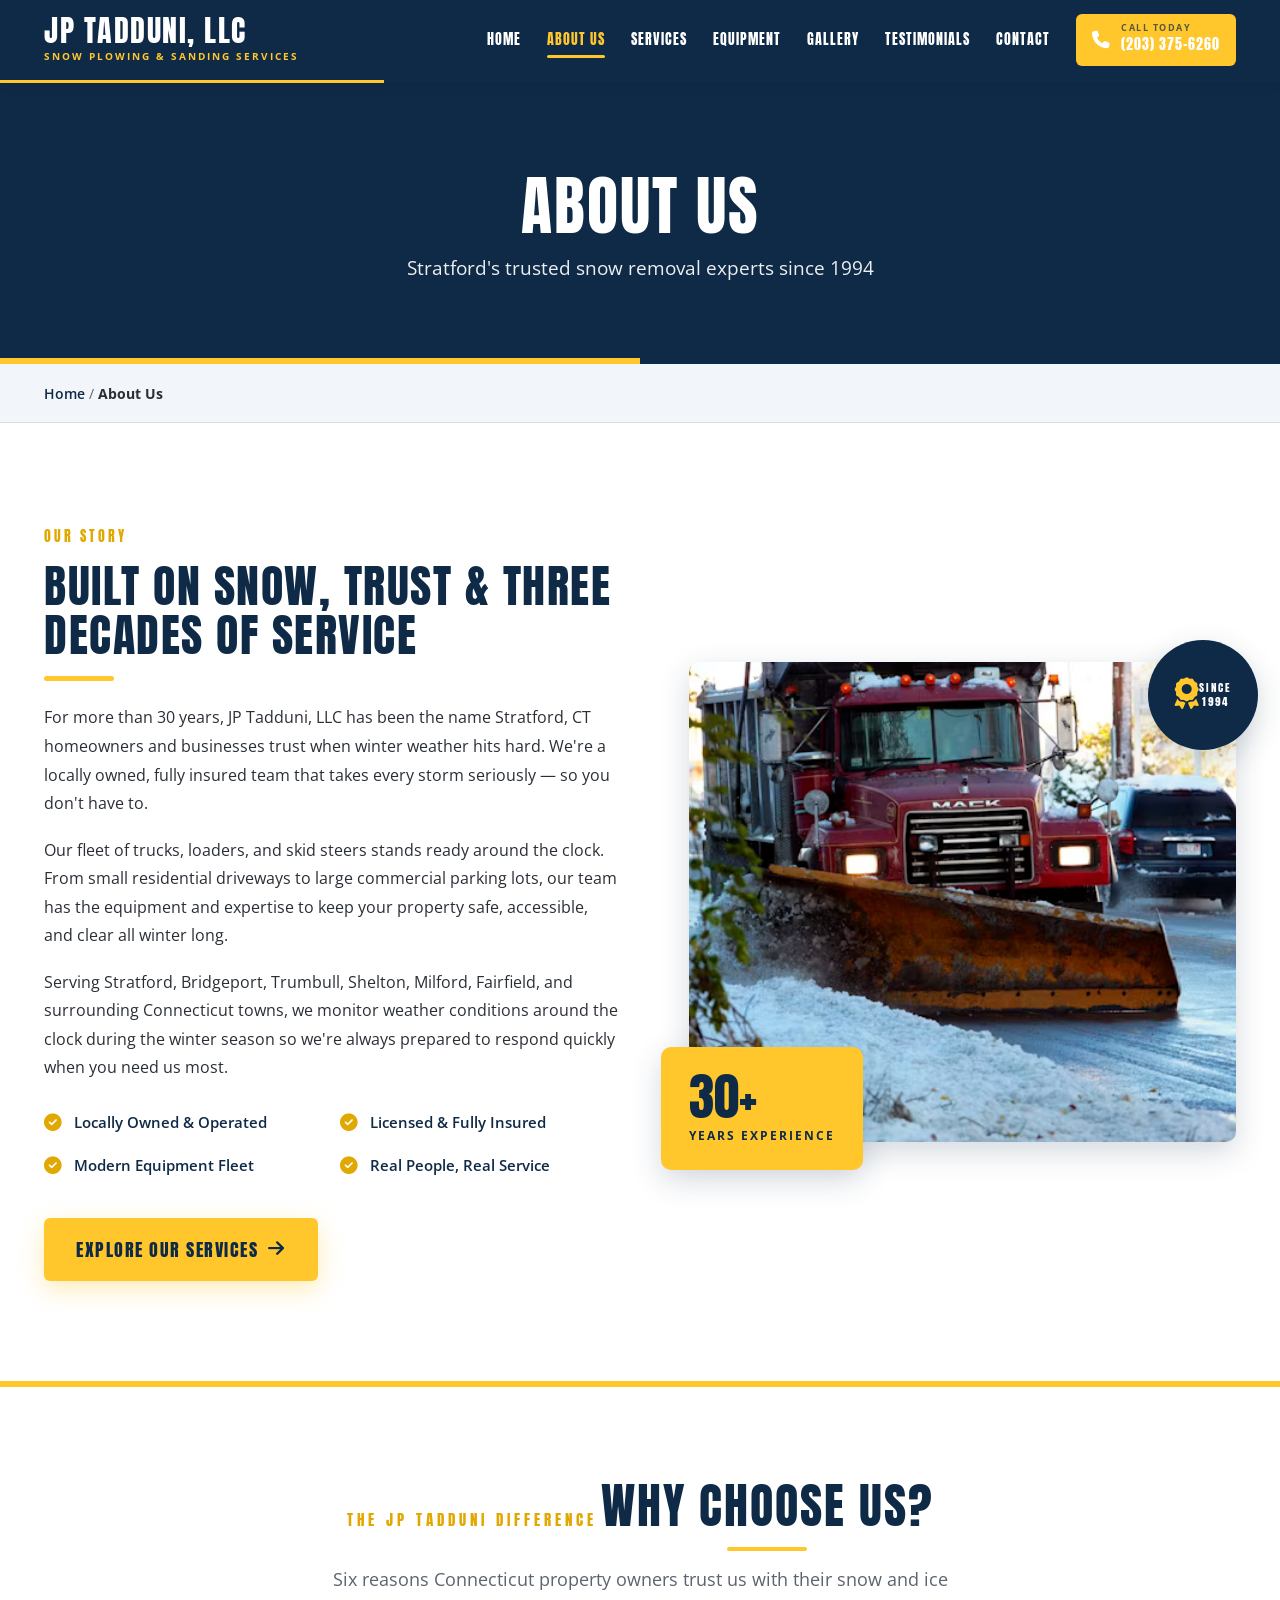
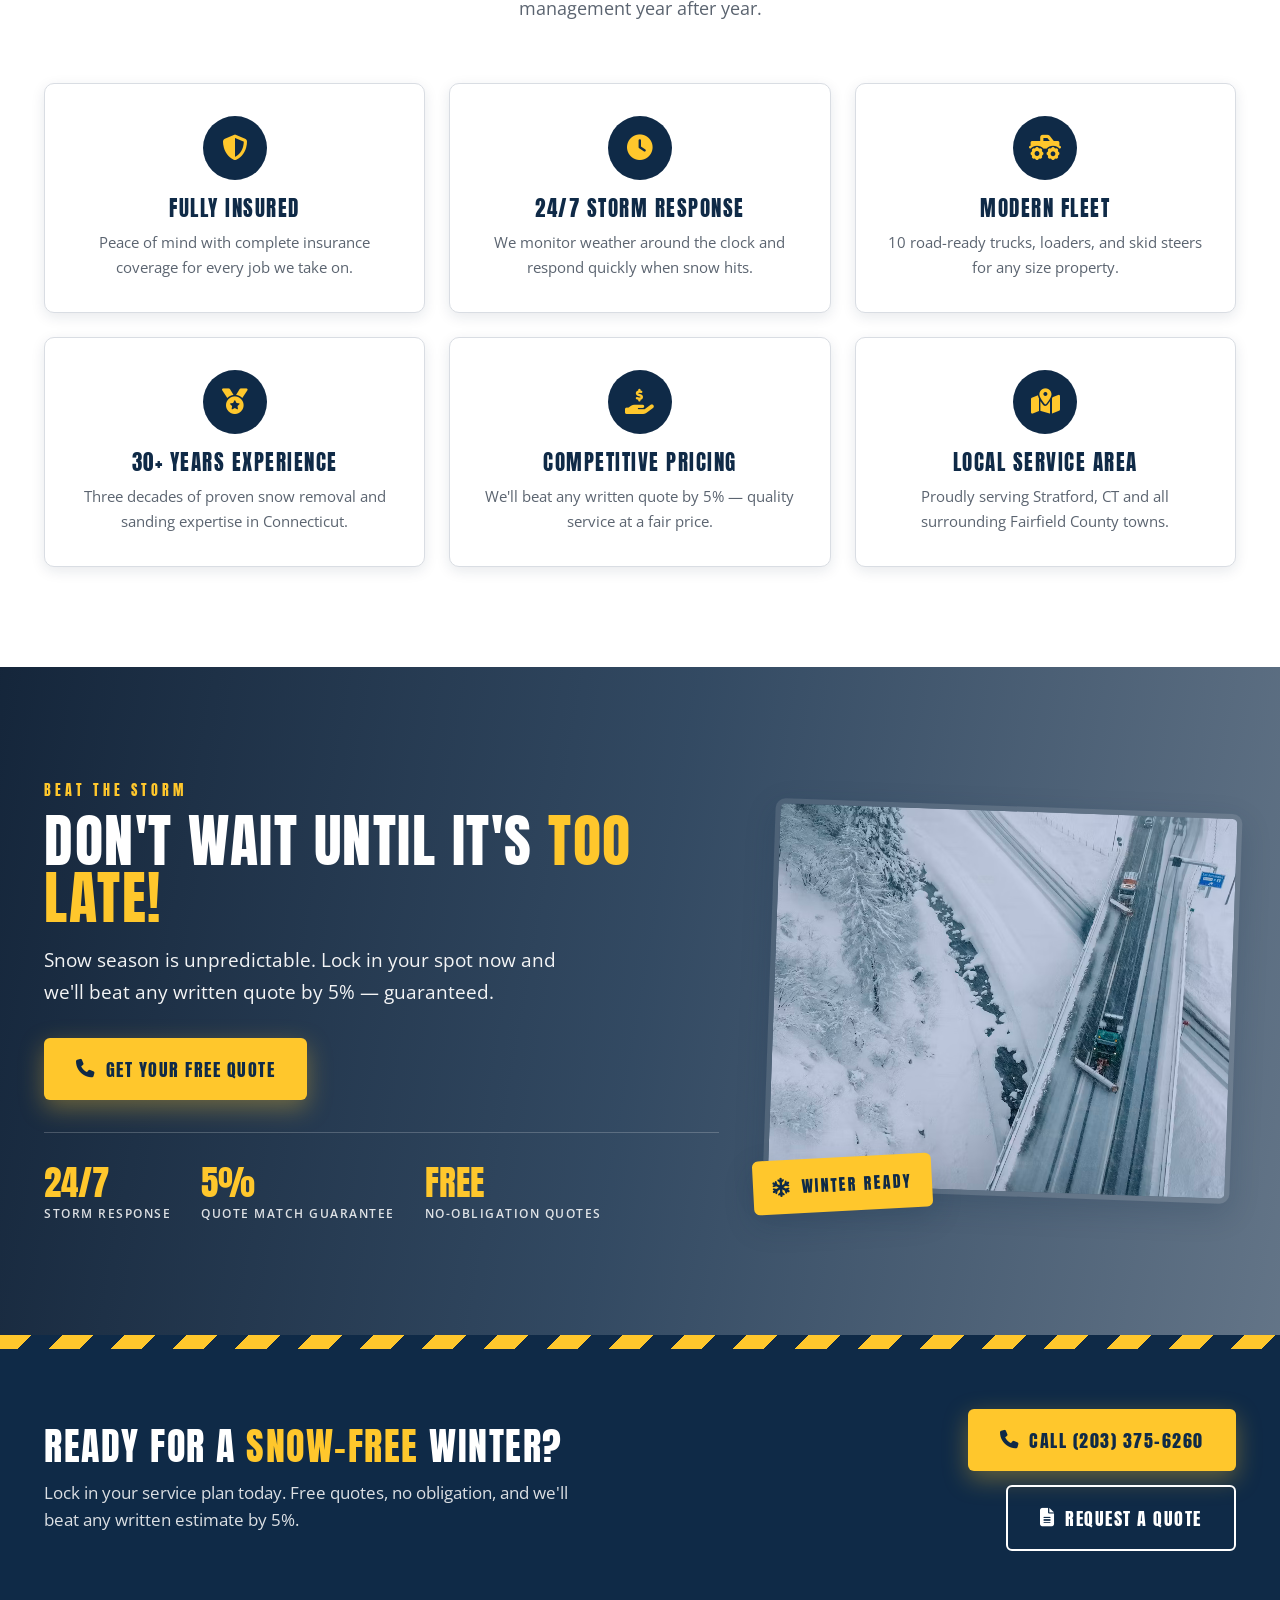
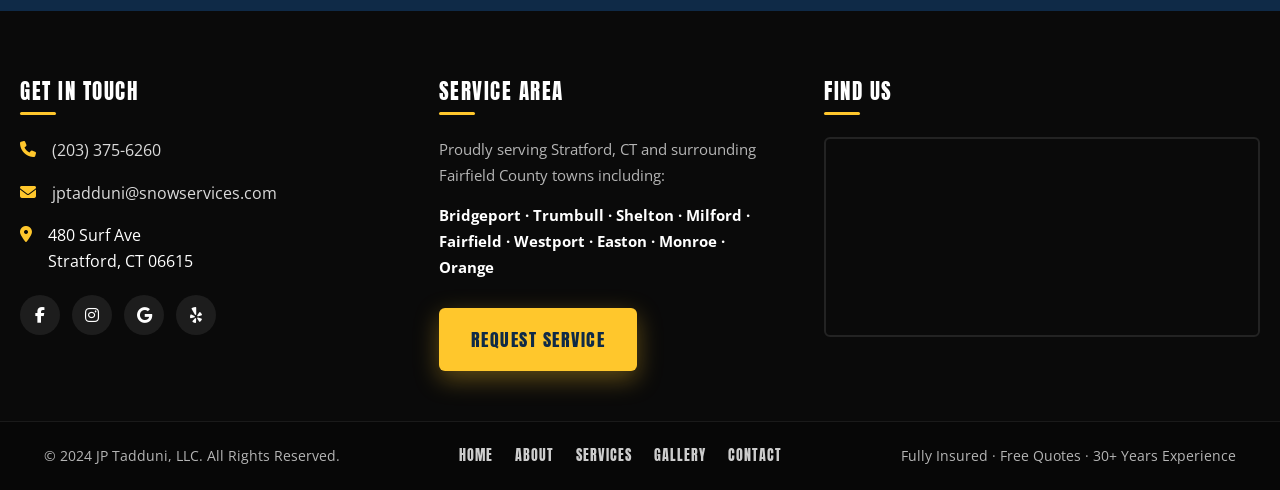
==== about.html @ 4c8cf303 "new" ====
<!DOCTYPE html>
<html lang="en">
<head>
  <meta charset="UTF-8" />
  <meta name="viewport" content="width=device-width, initial-scale=1.0" />
  <title>About Us | JP Tadduni, LLC Snow Plowing & Sanding Services</title>
  <meta name="description" content="Learn about JP Tadduni, LLC — over 30 years of snow plowing and sanding experience serving Stratford, CT and surrounding areas." />

  <link rel="preconnect" href="https://fonts.googleapis.com" />
  <link rel="preconnect" href="https://fonts.gstatic.com" crossorigin />
  <link href="https://fonts.googleapis.com/css2?family=Anton&family=Bebas+Neue&family=Open+Sans:wght@400;600;700&family=Roboto:wght@400;500;700&display=swap" rel="stylesheet" />
  <link rel="stylesheet" href="https://cdnjs.cloudflare.com/ajax/libs/font-awesome/6.4.0/css/all.min.css" />
  <link rel="stylesheet" href="css/style.css" />
</head>
<body>

  <!-- Header -->
  <header class="header">
    <div class="container header-inner">
      <a href="index.html" class="logo">
        <span class="logo-name">JP TADDUNI, LLC</span>
        <span class="logo-tagline">Snow Plowing & Sanding Services</span>
      </a>

      <nav class="nav-desktop">
        <a href="index.html">Home</a>
        <a href="about.html">About Us</a>
        <a href="services.html">Services</a>
        <a href="equipment.html">Equipment</a>
        <a href="gallery.html">Gallery</a>
        <a href="testimonials.html">Testimonials</a>
        <a href="contact.html">Contact</a>
        <a href="tel:2033756260" class="nav-cta">
          <i class="fas fa-phone"></i>
          <div>
            <small>Call Today</small>
            <span>(203) 375-6260</span>
          </div>
        </a>
      </nav>

      <button class="mobile-menu-btn" aria-label="Toggle menu">
        <i class="fas fa-bars"></i>
      </button>
    </div>

    <nav class="mobile-nav">
      <a href="index.html">Home</a>
      <a href="about.html">About Us</a>
      <a href="services.html">Services</a>
      <a href="equipment.html">Equipment</a>
      <a href="gallery.html">Gallery</a>
      <a href="testimonials.html">Testimonials</a>
      <a href="contact.html">Contact</a>
      <a href="tel:2033756260" class="nav-cta">
        <i class="fas fa-phone"></i>
        <div>
          <small>Call Today</small>
          <span>(203) 375-6260</span>
        </div>
      </a>
    </nav>
  </header>

  <!-- Page Header -->
  <section class="page-header">
    <div class="container">
      <h1>About Us</h1>
      <p>Stratford's trusted snow removal experts since 1994</p>
    </div>
  </section>

  <!-- Breadcrumbs -->
  <div class="breadcrumbs">
    <div class="container">
      <span><a href="index.html">Home</a> / <span class="current">About Us</span></span>
    </div>
  </div>

  <!-- About Content -->
  <section class="about">
    <div class="container about-inner">
      <div class="about-content">
        <span class="eyebrow">Our Story</span>
        <h2>BUILT ON SNOW, TRUST &amp; THREE DECADES OF SERVICE</h2>
        <p>For more than 30 years, JP Tadduni, LLC has been the name Stratford, CT homeowners and businesses trust when winter weather hits hard. We're a locally owned, fully insured team that takes every storm seriously — so you don't have to.</p>
        <p>Our fleet of trucks, loaders, and skid steers stands ready around the clock. From small residential driveways to large commercial parking lots, our team has the equipment and expertise to keep your property safe, accessible, and clear all winter long.</p>
        <p>Serving Stratford, Bridgeport, Trumbull, Shelton, Milford, Fairfield, and surrounding Connecticut towns, we monitor weather conditions around the clock during the winter season so we're always prepared to respond quickly when you need us most.</p>
        <div class="about-features">
          <div class="about-feature"><i class="fas fa-check-circle"></i><span>Locally Owned & Operated</span></div>
          <div class="about-feature"><i class="fas fa-check-circle"></i><span>Licensed & Fully Insured</span></div>
          <div class="about-feature"><i class="fas fa-check-circle"></i><span>Modern Equipment Fleet</span></div>
          <div class="about-feature"><i class="fas fa-check-circle"></i><span>Real People, Real Service</span></div>
        </div>
        <a href="services.html" class="btn btn-primary">Explore Our Services <i class="fas fa-arrow-right"></i></a>
      </div>
      <div class="about-image">
        <div class="about-image-accent">
          <i class="fas fa-award"></i>
          <span>Since<br>1994</span>
        </div>
        <div class="about-image-main">
          <img src="assets/images/about%20us%20image.png" alt="JP Tadduni team clearing snow in Connecticut" />
        </div>
        <div class="about-image-badge">
          <span class="num">30+</span>
          <span class="lbl">Years Experience</span>
        </div>
      </div>
    </div>
  </section>

  <!-- Values -->
  <section class="services" style="background: var(--white);">
    <div class="container">
      <div class="section-header">
        <span class="eyebrow">The JP Tadduni Difference</span>
        <h2>Why Choose Us?</h2>
        <p>Six reasons Connecticut property owners trust us with their snow and ice management year after year.</p>
      </div>

      <div class="values-grid">
        <div class="value-card">
          <div class="icon-wrap"><i class="fas fa-shield-alt"></i></div>
          <h3>Fully Insured</h3>
          <p>Peace of mind with complete insurance coverage for every job we take on.</p>
        </div>
        <div class="value-card">
          <div class="icon-wrap"><i class="fas fa-clock"></i></div>
          <h3>24/7 Storm Response</h3>
          <p>We monitor weather around the clock and respond quickly when snow hits.</p>
        </div>
        <div class="value-card">
          <div class="icon-wrap"><i class="fas fa-truck-monster"></i></div>
          <h3>Modern Fleet</h3>
          <p>10 road-ready trucks, loaders, and skid steers for any size property.</p>
        </div>
        <div class="value-card">
          <div class="icon-wrap"><i class="fas fa-medal"></i></div>
          <h3>30+ Years Experience</h3>
          <p>Three decades of proven snow removal and sanding expertise in Connecticut.</p>
        </div>
        <div class="value-card">
          <div class="icon-wrap"><i class="fas fa-hand-holding-usd"></i></div>
          <h3>Competitive Pricing</h3>
          <p>We'll beat any written quote by 5% — quality service at a fair price.</p>
        </div>
        <div class="value-card">
          <div class="icon-wrap"><i class="fas fa-map-marked-alt"></i></div>
          <h3>Local Service Area</h3>
          <p>Proudly serving Stratford, CT and all surrounding Fairfield County towns.</p>
        </div>
      </div>
    </div>
  </section>

  <!-- CTA Banner -->
  <section class="cta-banner">
    <div class="container cta-inner">
      <div class="cta-content">
        <span class="eyebrow">Beat The Storm</span>
        <h2>DON'T WAIT UNTIL IT'S <span class="accent">TOO LATE!</span></h2>
        <p>Snow season is unpredictable. Lock in your spot now and we'll beat any written quote by 5% — guaranteed.</p>
        <a href="tel:2033756260" class="btn btn-primary">
          <i class="fas fa-phone"></i>
          Get Your Free Quote
        </a>
        <div class="cta-stats">
          <div class="cta-stat">
            <div class="num">24/7</div>
            <span class="lbl">Storm Response</span>
          </div>
          <div class="cta-stat">
            <div class="num">5%</div>
            <span class="lbl">Quote Match Guarantee</span>
          </div>
          <div class="cta-stat">
            <div class="num">FREE</div>
            <span class="lbl">No-Obligation Quotes</span>
          </div>
        </div>
      </div>
      <div class="cta-image">
        <div class="cta-image-main">
          <img src="assets/images/multiple%20trucks%20snow%20highway.png" alt="Fleet of snow plow trucks" />
        </div>
        <div class="cta-image-tag">
          <i class="fas fa-snowflake"></i>
          Winter Ready
        </div>
      </div>
    </div>
  </section>

  <!-- Footer -->
  <footer class="footer">
    <div class="footer-cta">
      <div class="container footer-cta-inner">
        <div>
          <h3>READY FOR A <span class="accent">SNOW-FREE</span> WINTER?</h3>
          <p>Lock in your service plan today. Free quotes, no obligation, and we'll beat any written estimate by 5%.</p>
        </div>
        <div class="footer-cta-actions">
          <a href="tel:2033756260" class="btn btn-primary"><i class="fas fa-phone"></i> Call (203) 375-6260</a>
          <a href="contact.html" class="btn btn-secondary"><i class="fas fa-file-lines"></i> Request a Quote</a>
        </div>
      </div>
    </div>

    <div class="container footer-main">
      <div class="footer-column">
        <h4>Get In Touch</h4>
        <div class="contact-item">
          <i class="fas fa-phone"></i>
          <div><a href="tel:2033756260">(203) 375-6260</a></div>
        </div>
        <div class="contact-item">
          <i class="fas fa-envelope"></i>
          <div><a href="mailto:jptadduni@snowservices.com">jptadduni@snowservices.com</a></div>
        </div>
        <div class="contact-item">
          <i class="fas fa-map-marker-alt"></i>
          <div>480 Surf Ave<br>Stratford, CT 06615</div>
        </div>
        <div class="footer-social">
          <a href="#" aria-label="Facebook"><i class="fab fa-facebook-f"></i></a>
          <a href="#" aria-label="Instagram"><i class="fab fa-instagram"></i></a>
          <a href="#" aria-label="Google"><i class="fab fa-google"></i></a>
          <a href="#" aria-label="Yelp"><i class="fab fa-yelp"></i></a>
        </div>
      </div>

      <div class="footer-column">
        <h4>Service Area</h4>
        <p>Proudly serving Stratford, CT and surrounding Fairfield County towns including:</p>
        <p><strong style="color: var(--white);">Bridgeport · Trumbull · Shelton · Milford · Fairfield · Westport · Easton · Monroe · Orange</strong></p>
        <a href="contact.html" class="btn btn-primary">Request Service</a>
      </div>

      <div class="footer-column">
        <h4>Find Us</h4>
        <div class="footer-map">
          <iframe src="https://www.google.com/maps/embed?pb=!1m18!1m12!1m3!1d3021.8571065055994!2d-73.13359568459418!3d41.20094657928213!2m3!1f0!2f0!3f0!3m2!1i1024!2i768!4f13.1!3m3!1m2!1s0x89e80f8b8b8b8b8b%3A0x8b8b8b8b8b8b8b8b!2sStratford%2C%20CT!5e0!3m2!1sen!2sus!4v1234567890" loading="lazy" title="JP Tadduni Service Area Map"></iframe>
        </div>
      </div>
    </div>

    <div class="footer-bottom">
      <div class="container footer-bottom-inner">
        <div>&copy; 2024 JP Tadduni, LLC. All Rights Reserved.</div>
        <div class="footer-links">
          <a href="index.html">Home</a>
          <a href="about.html">About</a>
          <a href="services.html">Services</a>
          <a href="gallery.html">Gallery</a>
          <a href="contact.html">Contact</a>
        </div>
        <div>Fully Insured · Free Quotes · 30+ Years Experience</div>
      </div>
    </div>
  </footer>

  <a href="tel:2033756260" class="sticky-call">
    <i class="fas fa-phone"></i> CALL NOW (203) 375-6260
  </a>

  <script src="js/main.js"></script>
</body>
</html>
---- css/style.css ----
/* =====================================================
   JP Tadduni, LLC — Multi-Page Website Stylesheet (Refreshed)
   Color Palette:
   Navy: #0F2A47
   Navy Mid: #1E3A5F
   Yellow: #FFC72C
   Yellow Dark: #E0A800
   Black: #0A0A0A
   Ice Gray: #F2F5F9
   Light Gray: #ECECEC
   White: #ffffff
   ===================================================== */

:root {
  --navy: #0F2A47;
  --navy-mid: #1E3A5F;
  --navy-dark: #081a30;
  --navy-light: #2c5587;
  --yellow: #FFC72C;
  --yellow-dark: #E0A800;
  --black: #0A0A0A;
  --ice-gray: #F2F5F9;
  --light-gray: #ECECEC;
  --white: #ffffff;
  --text: #2a2f36;
  --text-light: #5b6470;
  --border: #d9dde3;
  --shadow: 0 10px 30px rgba(15,42,71,0.18);
  --shadow-sm: 0 4px 14px rgba(15,42,71,0.10);
  --shadow-yellow: 0 8px 24px rgba(255,199,44,0.35);
  --radius: 10px;
  --radius-sm: 6px;
}

* {
  margin: 0;
  padding: 0;
  box-sizing: border-box;
}

html {
  scroll-behavior: smooth;
}

body {
  font-family: 'Open Sans', 'Roboto', sans-serif;
  color: var(--text);
  line-height: 1.65;
  background: var(--white);
  overflow-x: hidden;
}

h1, h2, h3, h4, h5, h6 {
  font-family: 'Anton', 'Bebas Neue', sans-serif;
  font-weight: 400;
  line-height: 1.05;
  color: var(--navy);
  text-transform: uppercase;
  letter-spacing: 1.5px;
}

a {
  text-decoration: none;
  color: inherit;
}

img {
  max-width: 100%;
  height: auto;
  display: block;
}

.container {
  width: 100%;
  max-width: 1240px;
  margin: 0 auto;
  padding: 0 24px;
}

/* =====================================================
   Buttons
   ===================================================== */
.btn {
  display: inline-flex;
  align-items: center;
  justify-content: center;
  gap: 10px;
  padding: 16px 32px;
  font-family: 'Anton', 'Bebas Neue', sans-serif;
  font-size: 1.15rem;
  letter-spacing: 1.5px;
  text-transform: uppercase;
  border: none;
  cursor: pointer;
  transition: transform 0.25s ease, box-shadow 0.25s ease, background 0.25s ease, color 0.25s ease;
  border-radius: 6px;
}

.btn-primary {
  background: var(--yellow);
  color: var(--navy);
  box-shadow: var(--shadow-yellow);
}

.btn-primary:hover {
  background: var(--yellow-dark);
  transform: translateY(-3px);
  box-shadow: 0 12px 28px rgba(255,199,44,0.45);
}

.btn-outline {
  background: transparent;
  color: var(--white);
  border: 2px solid var(--white);
}

.btn-outline:hover {
  background: var(--white);
  color: var(--navy);
}

.btn-dark {
  background: var(--navy);
  color: var(--white);
}

.btn-dark:hover {
  background: var(--navy-dark);
}

/* =====================================================
   Section Header
   ===================================================== */
.section-header {
  text-align: center;
  margin-bottom: 60px;
}

.section-header .eyebrow {
  display: inline-block;
  font-family: 'Anton', 'Bebas Neue', sans-serif;
  font-size: 0.95rem;
  letter-spacing: 4px;
  color: var(--yellow-dark);
  margin-bottom: 14px;
  text-transform: uppercase;
}

.section-header h2 {
  font-size: 3rem;
  margin-bottom: 14px;
  position: relative;
  display: inline-block;
  letter-spacing: 2px;
}

.section-header h2::after {
  content: '';
  display: block;
  width: 80px;
  height: 4px;
  background: var(--yellow);
  margin: 16px auto 0;
  border-radius: 2px;
}

.section-header p {
  color: var(--text-light);
  font-size: 1.1rem;
  max-width: 720px;
  margin: 0 auto;
}

/* =====================================================
   Page Header (interior pages)
   ===================================================== */
.page-header {
  background: var(--navy);
  color: var(--white);
  padding: 90px 0 80px;
  text-align: center;
  position: relative;
  overflow: hidden;
}

.page-header::before {
  content: '';
  position: absolute;
  top: 0; left: 0; right: 0; bottom: 0;
  background: url('https://images.unsplash.com/photo-1612999070043-3df8c45b8cba?w=1920&q=80') center/cover no-repeat;
  opacity: 0.18;
  filter: contrast(1.1);
}

.page-header::after {
  content: '';
  position: absolute;
  bottom: 0; left: 0; right: 0;
  height: 6px;
  background: linear-gradient(90deg, var(--yellow) 0%, var(--yellow) 50%, var(--navy) 50%, var(--navy) 100%);
}

.page-header .container {
  position: relative;
  z-index: 1;
}

.page-header h1 {
  font-size: 4rem;
  color: var(--white);
  margin-bottom: 12px;
  letter-spacing: 2px;
}

.page-header p {
  font-size: 1.2rem;
  opacity: 0.92;
}

/* =====================================================
   Breadcrumbs
   ===================================================== */
.breadcrumbs {
  background: var(--ice-gray);
  padding: 16px 0;
  border-bottom: 1px solid var(--border);
}

.breadcrumbs span {
  color: var(--text-light);
  font-size: 0.9rem;
}

.breadcrumbs a {
  color: var(--navy);
  font-weight: 600;
  transition: color 0.3s;
}

.breadcrumbs a:hover {
  color: var(--yellow-dark);
}

.breadcrumbs .current {
  color: var(--text);
  font-weight: 700;
}

/* =====================================================
   Header
   ===================================================== */
.header {
  background: var(--navy);
  position: sticky;
  top: 0;
  z-index: 1000;
  box-shadow: 0 2px 20px rgba(0,0,0,0.18);
}

.header::after {
  content: '';
  display: block;
  height: 3px;
  background: linear-gradient(90deg, var(--yellow) 0%, var(--yellow) 30%, transparent 30%, transparent 100%);
}

.header-inner {
  display: flex;
  align-items: center;
  justify-content: space-between;
  height: 80px;
}

.logo {
  display: flex;
  flex-direction: column;
  gap: 2px;
}

.logo-name {
  font-family: 'Anton', 'Bebas Neue', sans-serif;
  font-size: 1.9rem;
  color: var(--white);
  line-height: 1;
  letter-spacing: 1.5px;
}

.logo-tagline {
  font-size: 0.65rem;
  color: var(--yellow);
  text-transform: uppercase;
  letter-spacing: 2px;
  font-weight: 700;
}

.nav-desktop {
  display: flex;
  align-items: center;
  gap: 26px;
}

.nav-desktop a {
  font-family: 'Anton', 'Bebas Neue', sans-serif;
  font-size: 0.9rem;
  color: var(--white);
  text-transform: uppercase;
  letter-spacing: 1px;
  transition: color 0.3s;
  position: relative;
}

.nav-desktop a::after {
  content: '';
  position: absolute;
  bottom: -6px;
  left: 0;
  width: 0;
  height: 3px;
  background: var(--yellow);
  transition: width 0.3s;
  border-radius: 2px;
}

.nav-desktop a:hover,
.nav-desktop a.active {
  color: var(--yellow);
}

.nav-desktop a:hover::after,
.nav-desktop a.active::after {
  width: 100%;
}

.nav-cta {
  display: flex;
  align-items: center;
  gap: 10px;
  background: var(--yellow);
  color: var(--navy);
  padding: 10px 16px;
  border-radius: 6px;
  font-family: 'Anton', 'Bebas Neue', sans-serif;
  font-size: 0.95rem;
  letter-spacing: 1px;
  transition: all 0.3s;
  text-transform: uppercase;
}

.nav-cta:hover {
  background: var(--yellow-dark);
  color: var(--navy);
  transform: translateY(-1px);
}

.nav-cta i {
  font-size: 1.1rem;
}

.nav-cta small {
  display: block;
  font-size: 0.55rem;
  text-transform: uppercase;
  letter-spacing: 1.5px;
  line-height: 1;
  color: var(--navy);
  opacity: 0.7;
  font-family: 'Open Sans', sans-serif;
  font-weight: 700;
}

.mobile-menu-btn {
  display: none;
  background: none;
  border: none;
  font-size: 1.5rem;
  color: var(--white);
  cursor: pointer;
}

.mobile-nav {
  display: none;
  position: absolute;
  top: 80px;
  left: 0;
  width: 100%;
  background: var(--navy);
  flex-direction: column;
  padding: 16px 24px 24px;
  border-top: 3px solid var(--yellow);
}

.mobile-nav.active {
  display: flex;
}

.mobile-nav a {
  padding: 14px 0;
  font-family: 'Anton', 'Bebas Neue', sans-serif;
  font-size: 1.1rem;
  color: var(--white);
  border-bottom: 1px solid rgba(255,255,255,0.08);
  letter-spacing: 1px;
}

.mobile-nav a.active {
  color: var(--yellow);
}

.mobile-nav .nav-cta {
  justify-content: center;
  margin-top: 16px;
  text-align: center;
}

/* =====================================================
   Hero (Home)
   ===================================================== */
.hero {
  position: relative;
  min-height: 640px;
  display: flex;
  align-items: center;
  color: var(--white);
  overflow: hidden;
  isolation: isolate;
}

.hero::before {
  content: '';
  position: absolute;
  inset: 0;
  background: url('https://images.unsplash.com/photo-1612999070043-3df8c45b8cba?w=1920&q=80') center/cover no-repeat;
  z-index: -2;
  filter: contrast(1.05);
}

.hero::after {
  content: '';
  position: absolute;
  inset: 0;
  background: linear-gradient(105deg,
    rgba(8,26,48,0.95) 0%,
    rgba(15,42,71,0.88) 40%,
    rgba(15,42,71,0.55) 70%,
    rgba(15,42,71,0.30) 100%);
  z-index: -1;
}

.hero-inner {
  display: grid;
  grid-template-columns: 1.05fr 0.95fr;
  gap: 50px;
  align-items: center;
  padding: 80px 0 100px;
}

.hero-content {
  max-width: 640px;
}

.hero-eyebrow {
  display: inline-flex;
  align-items: center;
  gap: 10px;
  background: rgba(255,199,44,0.15);
  border: 1px solid rgba(255,199,44,0.4);
  color: var(--yellow);
  font-family: 'Anton', 'Bebas Neue', sans-serif;
  font-size: 0.85rem;
  letter-spacing: 3px;
  padding: 8px 16px;
  border-radius: 4px;
  margin-bottom: 22px;
  text-transform: uppercase;
}

.hero-eyebrow i {
  font-size: 0.8rem;
}

.hero-content h1 {
  font-size: 5.6rem;
  color: var(--white);
  margin-bottom: 22px;
  line-height: 0.92;
  letter-spacing: 2px;
}

.hero-content h1 .accent {
  color: var(--yellow);
  display: inline-block;
}

.hero-content .lead {
  font-size: 1.25rem;
  margin-bottom: 32px;
  font-weight: 600;
  opacity: 0.95;
  max-width: 520px;
}

.hero-actions {
  display: flex;
  gap: 14px;
  flex-wrap: wrap;
  margin-bottom: 36px;
}

.hero-actions .btn-secondary {
  background: rgba(255,255,255,0.10);
  border: 2px solid rgba(255,255,255,0.4);
  color: var(--white);
  backdrop-filter: blur(6px);
}

.hero-actions .btn-secondary:hover {
  background: var(--white);
  color: var(--navy);
  border-color: var(--white);
}

.hero-badges {
  display: flex;
  gap: 30px;
  flex-wrap: wrap;
}

.hero-badge {
  display: flex;
  align-items: center;
  gap: 10px;
  font-size: 0.95rem;
  font-weight: 600;
}

.hero-badge i {
  color: var(--yellow);
  font-size: 1.2rem;
}

.hero-image {
  position: relative;
  display: flex;
  justify-content: center;
}

.hero-image-main {
  position: relative;
  border-radius: var(--radius);
  overflow: hidden;
  box-shadow: 0 30px 60px rgba(0,0,0,0.45);
  border: 6px solid rgba(255,255,255,0.10);
  transform: rotate(-1.5deg);
  max-width: 100%;
}

.hero-image-main img {
  width: 100%;
  height: 460px;
  object-fit: cover;
  display: block;
}

.hero-floating-card {
  position: absolute;
  background: var(--white);
  color: var(--navy);
  padding: 18px 22px;
  border-radius: var(--radius-sm);
  box-shadow: var(--shadow);
  display: flex;
  align-items: center;
  gap: 14px;
}

.hero-floating-card.top {
  top: 18px;
  right: -16px;
  transform: rotate(3deg);
}

.hero-floating-card.bottom {
  bottom: 22px;
  left: -22px;
  transform: rotate(-2deg);
  background: var(--yellow);
}

.hero-floating-card i {
  font-size: 1.6rem;
  color: var(--yellow);
}

.hero-floating-card.bottom i {
  color: var(--navy);
}

.hero-floating-card .num {
  font-family: 'Anton', 'Bebas Neue', sans-serif;
  font-size: 1.6rem;
  line-height: 1;
}

.hero-floating-card .label {
  font-size: 0.72rem;
  letter-spacing: 1.5px;
  text-transform: uppercase;
  color: var(--text-light);
  font-weight: 700;
}

.hero-floating-card.bottom .label {
  color: var(--navy);
  opacity: 0.75;
}

/* =====================================================
   Stats Bar
   ===================================================== */
.stats-bar {
  background: var(--navy);
  color: var(--white);
  padding: 0;
  position: relative;
}

.stats-bar::before {
  content: '';
  position: absolute;
  top: 0; left: 0; right: 0;
  height: 4px;
  background: var(--yellow);
}

.stats-grid {
  display: grid;
  grid-template-columns: repeat(3, 1fr);
  gap: 0;
}

.stat-item {
  display: flex;
  align-items: center;
  justify-content: center;
  gap: 20px;
  padding: 36px 24px;
  border-right: 1px solid rgba(255,255,255,0.10);
}

.stat-item:last-child {
  border-right: none;
}

.stat-icon-wrap {
  width: 60px;
  height: 60px;
  background: rgba(255,199,44,0.15);
  border-radius: 50%;
  display: flex;
  align-items: center;
  justify-content: center;
  flex-shrink: 0;
}

.stat-icon {
  font-size: 1.7rem;
  color: var(--yellow);
}

.stat-text {
  text-align: left;
}

.stat-number {
  font-family: 'Anton', 'Bebas Neue', sans-serif;
  font-size: 2.4rem;
  line-height: 1;
  display: block;
  color: var(--white);
}

.stat-label {
  font-size: 0.8rem;
  text-transform: uppercase;
  letter-spacing: 1.5px;
  line-height: 1.3;
  color: rgba(255,255,255,0.8);
  font-weight: 600;
}

/* =====================================================
   About Section / Page
   ===================================================== */
.about {
  padding: 100px 0;
  background: var(--white);
  position: relative;
}

.about-inner {
  display: grid;
  grid-template-columns: 1.05fr 1fr;
  gap: 70px;
  align-items: center;
}

.about-content .eyebrow {
  display: inline-block;
  font-family: 'Anton', 'Bebas Neue', sans-serif;
  font-size: 0.9rem;
  letter-spacing: 3px;
  color: var(--yellow-dark);
  margin-bottom: 12px;
  text-transform: uppercase;
}

.about-content h2 {
  font-size: 2.9rem;
  margin-bottom: 22px;
  text-align: left;
  letter-spacing: 1.5px;
}

.about-content h2::after {
  content: '';
  display: block;
  width: 70px;
  height: 5px;
  background: var(--yellow);
  margin: 18px 0 0;
  border-radius: 3px;
}

.about-content p {
  margin-bottom: 18px;
  color: var(--text);
  line-height: 1.75;
  font-size: 1.02rem;
}

.about-features {
  display: grid;
  grid-template-columns: 1fr 1fr;
  gap: 18px;
  margin: 28px 0 32px;
}

.about-feature {
  display: flex;
  gap: 12px;
  align-items: flex-start;
}

.about-feature i {
  font-size: 1.1rem;
  color: var(--yellow-dark);
  margin-top: 4px;
  flex-shrink: 0;
}

.about-feature span {
  font-size: 0.95rem;
  font-weight: 600;
  color: var(--navy);
}

.about-content .btn {
  margin-top: 8px;
}

.about-image {
  position: relative;
}

.about-image-main {
  border-radius: var(--radius);
  overflow: hidden;
  box-shadow: var(--shadow);
  position: relative;
  z-index: 1;
}

.about-image-main img {
  width: 100%;
  height: 480px;
  object-fit: cover;
  display: block;
}

.about-image-badge {
  position: absolute;
  bottom: -28px;
  left: -28px;
  background: var(--yellow);
  color: var(--navy);
  padding: 24px 28px;
  border-radius: var(--radius);
  box-shadow: var(--shadow);
  z-index: 2;
}

.about-image-badge .num {
  font-family: 'Anton', 'Bebas Neue', sans-serif;
  font-size: 3.2rem;
  line-height: 1;
  display: block;
}

.about-image-badge .lbl {
  font-size: 0.75rem;
  letter-spacing: 2px;
  text-transform: uppercase;
  font-weight: 700;
  margin-top: 4px;
  display: block;
}

.about-image-accent {
  position: absolute;
  top: -22px;
  right: -22px;
  width: 110px;
  height: 110px;
  background: var(--navy);
  border-radius: 50%;
  display: flex;
  align-items: center;
  justify-content: center;
  text-align: center;
  color: var(--white);
  z-index: 2;
  box-shadow: var(--shadow);
}

.about-image-accent i {
  font-size: 2rem;
  color: var(--yellow);
  margin-bottom: 4px;
  display: block;
}

.about-image-accent span {
  font-family: 'Anton', 'Bebas Neue', sans-serif;
  font-size: 0.7rem;
  letter-spacing: 2px;
  text-transform: uppercase;
  line-height: 1.2;
  display: block;
}

/* Values grid (used on About page) */
.values-grid {
  display: grid;
  grid-template-columns: repeat(3, 1fr);
  gap: 24px;
  margin-top: 50px;
}

.value-card {
  background: var(--white);
  padding: 32px 26px;
  border-radius: var(--radius);
  text-align: center;
  box-shadow: var(--shadow-sm);
  border: 1px solid var(--border);
  transition: all 0.3s ease;
}

.value-card:hover {
  transform: translateY(-6px);
  box-shadow: var(--shadow);
  border-color: var(--yellow);
}

.value-card .icon-wrap {
  width: 64px;
  height: 64px;
  background: var(--navy);
  color: var(--yellow);
  border-radius: 50%;
  display: flex;
  align-items: center;
  justify-content: center;
  margin: 0 auto 18px;
  font-size: 1.6rem;
}

.value-card h3 {
  font-size: 1.3rem;
  margin-bottom: 10px;
}

.value-card p {
  font-size: 0.95rem;
  color: var(--text-light);
}

/* =====================================================
   Services Section / Page
   ===================================================== */
.services {
  padding: 100px 0;
  background: var(--ice-gray);
  position: relative;
}

.services::before {
  content: '';
  position: absolute;
  top: 0; left: 0; right: 0;
  height: 6px;
  background: var(--yellow);
}

.services-grid {
  display: grid;
  grid-template-columns: repeat(5, 1fr);
  gap: 20px;
}

.service-card {
  background: var(--white);
  padding: 36px 20px 32px;
  text-align: center;
  border-radius: var(--radius);
  transition: all 0.3s ease;
  box-shadow: var(--shadow-sm);
  position: relative;
  overflow: hidden;
  border: 1px solid var(--border);
}

.service-card::before {
  content: '';
  position: absolute;
  top: 0; left: 0; right: 0;
  height: 4px;
  background: var(--yellow);
  transform: scaleX(0);
  transform-origin: left;
  transition: transform 0.35s ease;
}

.service-card:hover {
  transform: translateY(-8px);
  box-shadow: var(--shadow);
  border-color: transparent;
}

.service-card:hover::before {
  transform: scaleX(1);
}

.service-icon {
  width: 72px;
  height: 72px;
  margin: 0 auto 18px;
  color: var(--navy);
  font-size: 2.4rem;
  display: flex;
  align-items: center;
  justify-content: center;
  background: var(--ice-gray);
  border-radius: 50%;
  transition: all 0.3s;
}

.service-card:hover .service-icon {
  background: var(--yellow);
  color: var(--navy);
}

.service-card h3 {
  font-size: 1.15rem;
  margin-bottom: 10px;
  color: var(--navy);
  letter-spacing: 0.5px;
}

.service-card p {
  font-size: 0.88rem;
  color: var(--text-light);
  line-height: 1.5;
}

/* Service detail cards (services page) */
.service-detail-grid {
  display: grid;
  grid-template-columns: repeat(2, 1fr);
  gap: 30px;
}

.service-detail-card {
  display: grid;
  grid-template-columns: 160px 1fr;
  gap: 0;
  background: var(--white);
  border-radius: var(--radius);
  overflow: hidden;
  box-shadow: var(--shadow-sm);
  border: 1px solid var(--border);
  transition: all 0.3s ease;
}

.service-detail-card:hover {
  transform: translateY(-6px);
  box-shadow: var(--shadow);
}

.service-detail-card .service-image {
  min-height: 100%;
  position: relative;
  overflow: hidden;
}

.service-detail-card .service-image img {
  width: 100%;
  height: 100%;
  object-fit: cover;
  transition: transform 0.5s ease;
}

.service-detail-card:hover .service-image img {
  transform: scale(1.08);
}

.service-detail-card .service-info {
  padding: 30px 28px;
}

.service-detail-card .service-info h3 {
  font-size: 1.5rem;
  margin-bottom: 12px;
  display: flex;
  align-items: center;
  gap: 10px;
}

.service-detail-card .service-info h3::before {
  content: '';
  display: inline-block;
  width: 28px;
  height: 3px;
  background: var(--yellow);
}

.service-detail-card .service-info p {
  color: var(--text-light);
  margin-bottom: 16px;
}

.service-detail-card .service-info ul {
  list-style: none;
  margin: 0;
  padding: 0;
}

.service-detail-card .service-info ul li {
  padding: 6px 0 6px 26px;
  color: var(--text);
  position: relative;
  font-size: 0.95rem;
}

.service-detail-card .service-info ul li::before {
  content: '\f00c';
  font-family: 'Font Awesome 6 Free';
  font-weight: 900;
  color: var(--yellow);
  position: absolute;
  left: 0;
  top: 7px;
  font-size: 0.85rem;
}

/* =====================================================
   CTA Banner (poster)
   ===================================================== */
.cta-banner {
  position: relative;
  padding: 110px 0;
  color: var(--white);
  overflow: hidden;
  isolation: isolate;
}

.cta-banner::before {
  content: '';
  position: absolute;
  inset: 0;
  background: url('https://images.unsplash.com/photo-1542601906990-b4d3fb778b09?w=1920&q=80') center/cover no-repeat;
  z-index: -2;
}

.cta-banner::after {
  content: '';
  position: absolute;
  inset: 0;
  background: linear-gradient(100deg,
    rgba(8,26,48,0.95) 0%,
    rgba(15,42,71,0.85) 50%,
    rgba(15,42,71,0.65) 100%);
  z-index: -1;
}

.cta-banner::marker,
.cta-inner {
  position: relative;
}

.cta-inner {
  display: grid;
  grid-template-columns: 1.3fr 0.9fr;
  gap: 50px;
  align-items: center;
}

.cta-content .eyebrow {
  display: inline-block;
  font-family: 'Anton', 'Bebas Neue', sans-serif;
  font-size: 0.85rem;
  letter-spacing: 4px;
  color: var(--yellow);
  margin-bottom: 12px;
  text-transform: uppercase;
}

.cta-content h2 {
  font-size: 3.6rem;
  color: var(--white);
  margin-bottom: 18px;
  letter-spacing: 1.5px;
  line-height: 0.98;
}

.cta-content h2 .accent {
  color: var(--yellow);
}

.cta-content p {
  font-size: 1.2rem;
  margin-bottom: 30px;
  opacity: 0.95;
  max-width: 540px;
}

.cta-stats {
  display: flex;
  gap: 30px;
  margin-top: 32px;
  padding-top: 32px;
  border-top: 1px solid rgba(255,255,255,0.20);
}

.cta-stat .num {
  font-family: 'Anton', 'Bebas Neue', sans-serif;
  font-size: 2.2rem;
  color: var(--yellow);
  line-height: 1;
}

.cta-stat .lbl {
  font-size: 0.78rem;
  letter-spacing: 1.5px;
  text-transform: uppercase;
  opacity: 0.85;
  font-weight: 600;
  margin-top: 4px;
  display: block;
}

.cta-image {
  position: relative;
}

.cta-image-main {
  border-radius: var(--radius);
  overflow: hidden;
  box-shadow: var(--shadow);
  border: 5px solid rgba(255,255,255,0.10);
  transform: rotate(2deg);
}

.cta-image-main img {
  width: 100%;
  height: 380px;
  object-fit: cover;
}

.cta-image-tag {
  position: absolute;
  bottom: -16px;
  left: -16px;
  background: var(--yellow);
  color: var(--navy);
  padding: 14px 20px;
  border-radius: var(--radius-sm);
  font-family: 'Anton', 'Bebas Neue', sans-serif;
  font-size: 1rem;
  letter-spacing: 2px;
  text-transform: uppercase;
  box-shadow: var(--shadow);
  display: flex;
  align-items: center;
  gap: 10px;
  transform: rotate(-3deg);
}

.cta-image-tag i {
  font-size: 1.2rem;
}

/* =====================================================
   Testimonials
   ===================================================== */
.testimonials {
  padding: 100px 0;
  background: var(--white);
  position: relative;
}

.testimonials-grid {
  display: grid;
  grid-template-columns: repeat(3, 1fr);
  gap: 28px;
}

.testimonial-card {
  background: var(--white);
  padding: 38px 30px 32px;
  border-radius: var(--radius);
  text-align: center;
  box-shadow: var(--shadow-sm);
  border: 1px solid var(--border);
  transition: all 0.3s ease;
  position: relative;
}

.testimonial-card:hover {
  transform: translateY(-6px);
  box-shadow: var(--shadow);
  border-color: var(--yellow);
}

.testimonial-card::before {
  content: '\201C';
  position: absolute;
  top: 8px;
  left: 22px;
  font-family: 'Anton', 'Bebas Neue', sans-serif;
  font-size: 5rem;
  color: var(--yellow);
  opacity: 0.25;
  line-height: 1;
}

.testimonial-card .stars {
  color: var(--yellow);
  font-size: 1.05rem;
  margin-bottom: 18px;
  letter-spacing: 2px;
}

.testimonial-card p {
  font-style: italic;
  margin-bottom: 22px;
  color: var(--text);
  font-size: 1rem;
  line-height: 1.6;
}

.testimonial-author {
  display: flex;
  align-items: center;
  justify-content: center;
  gap: 12px;
  padding-top: 18px;
  border-top: 1px solid var(--border);
}

.author-avatar {
  width: 44px;
  height: 44px;
  border-radius: 50%;
  background: var(--navy);
  color: var(--yellow);
  display: flex;
  align-items: center;
  justify-content: center;
  font-family: 'Anton', 'Bebas Neue', sans-serif;
  font-size: 1rem;
  letter-spacing: 1px;
  flex-shrink: 0;
}

.author-info {
  text-align: left;
}

.testimonial-author .name {
  font-weight: 700;
  color: var(--navy);
  font-size: 0.95rem;
  display: block;
  font-family: 'Anton', 'Bebas Neue', sans-serif;
  letter-spacing: 1px;
  text-transform: uppercase;
}

.testimonial-author .role {
  font-size: 0.78rem;
  color: var(--text-light);
  letter-spacing: 0.5px;
}

/* =====================================================
   Equipment Page
   ===================================================== */
.equipment {
  padding: 100px 0;
  background: var(--white);
}

.equipment-grid {
  display: grid;
  grid-template-columns: repeat(3, 1fr);
  gap: 30px;
}

.equipment-card {
  background: var(--white);
  border-radius: var(--radius);
  overflow: hidden;
  box-shadow: var(--shadow-sm);
  border: 1px solid var(--border);
  transition: all 0.3s ease;
}

.equipment-card:hover {
  transform: translateY(-8px);
  box-shadow: var(--shadow);
  border-color: var(--yellow);
}

.equipment-card .equipment-image {
  height: 220px;
  overflow: hidden;
  position: relative;
}

.equipment-card .equipment-image::after {
  content: '';
  position: absolute;
  bottom: 0; left: 0; right: 0;
  height: 50%;
  background: linear-gradient(transparent, rgba(15,42,71,0.5));
}

.equipment-card .equipment-image img {
  width: 100%;
  height: 100%;
  object-fit: cover;
  transition: transform 0.5s ease;
}

.equipment-card:hover .equipment-image img {
  transform: scale(1.08);
}

.equipment-card .equipment-info {
  padding: 26px;
}

.equipment-card .equipment-info h3 {
  font-size: 1.4rem;
  margin-bottom: 10px;
}

.equipment-card .equipment-info p {
  color: var(--text-light);
  font-size: 0.95rem;
}

/* =====================================================
   Gallery Page
   ===================================================== */
.gallery {
  padding: 100px 0;
  background: var(--ice-gray);
}

.gallery-grid {
  display: grid;
  grid-template-columns: repeat(4, 1fr);
  gap: 20px;
}

.gallery-item {
  position: relative;
  border-radius: var(--radius);
  overflow: hidden;
  box-shadow: var(--shadow-sm);
  aspect-ratio: 4 / 3;
  cursor: pointer;
}

.gallery-item img {
  width: 100%;
  height: 100%;
  object-fit: cover;
  transition: transform 0.5s ease;
}

.gallery-item:hover img {
  transform: scale(1.10);
}

.gallery-item.large {
  grid-column: span 2;
  grid-row: span 2;
  aspect-ratio: 1 / 1;
}

.gallery-caption {
  position: absolute;
  bottom: 0;
  left: 0;
  right: 0;
  background: linear-gradient(transparent, rgba(8,26,48,0.92));
  color: var(--white);
  padding: 28px 20px 18px;
  transform: translateY(100%);
  transition: transform 0.35s ease;
}

.gallery-item:hover .gallery-caption {
  transform: translateY(0);
}

.gallery-caption h4 {
  color: var(--white);
  font-size: 1.15rem;
  margin-bottom: 4px;
  letter-spacing: 1px;
}

.gallery-caption p {
  font-size: 0.82rem;
  opacity: 0.9;
}

/* =====================================================
   Contact Page
   ===================================================== */
.contact-section {
  padding: 100px 0;
  background: var(--white);
}

.contact-grid {
  display: grid;
  grid-template-columns: 1.2fr 1fr;
  gap: 50px;
  align-items: start;
}

.contact-form {
  background: var(--ice-gray);
  padding: 44px;
  border-radius: var(--radius);
  border: 1px solid var(--border);
}

.contact-form h2 {
  text-align: left;
  margin-bottom: 10px;
  font-size: 2rem;
}

.contact-form > p {
  color: var(--text-light);
  margin-bottom: 28px;
}

.form-group {
  margin-bottom: 20px;
}

.form-group label {
  display: block;
  font-weight: 700;
  margin-bottom: 8px;
  color: var(--navy);
  font-size: 0.88rem;
  letter-spacing: 1px;
  text-transform: uppercase;
  font-family: 'Anton', 'Bebas Neue', sans-serif;
}

.form-group input,
.form-group textarea,
.form-group select {
  width: 100%;
  padding: 14px 16px;
  border: 1px solid var(--border);
  border-radius: var(--radius-sm);
  font-family: inherit;
  font-size: 1rem;
  background: var(--white);
  transition: border-color 0.3s, box-shadow 0.3s;
}

.form-group input:focus,
.form-group textarea:focus,
.form-group select:focus {
  outline: none;
  border-color: var(--navy);
  box-shadow: 0 0 0 4px rgba(15,42,71,0.10);
}

.form-group textarea {
  min-height: 130px;
  resize: vertical;
}

.contact-details {
  background: var(--navy);
  color: var(--white);
  padding: 44px;
  border-radius: var(--radius);
  position: relative;
  overflow: hidden;
}

.contact-details::before {
  content: '';
  position: absolute;
  top: 0; left: 0; right: 0;
  height: 5px;
  background: var(--yellow);
}

.contact-details h3 {
  color: var(--white);
  font-size: 1.8rem;
  margin-bottom: 28px;
  letter-spacing: 1.5px;
}

.contact-item {
  display: flex;
  align-items: flex-start;
  gap: 16px;
  margin-bottom: 22px;
}

.contact-item .icon-wrap {
  width: 44px;
  height: 44px;
  background: rgba(255,199,44,0.15);
  border-radius: 50%;
  display: flex;
  align-items: center;
  justify-content: center;
  flex-shrink: 0;
}

.contact-item i {
  color: var(--yellow);
  font-size: 1.1rem;
}

.contact-item .label {
  font-family: 'Anton', 'Bebas Neue', sans-serif;
  font-size: 0.78rem;
  letter-spacing: 2px;
  text-transform: uppercase;
  color: var(--yellow);
  display: block;
  margin-bottom: 3px;
}

.contact-item .value {
  color: var(--white);
  font-size: 1rem;
}

.contact-item a {
  color: var(--white);
  transition: color 0.3s;
}

.contact-item a:hover {
  color: var(--yellow);
}

.map-section {
  padding: 0 0 100px;
}

.map-wrapper {
  border-radius: var(--radius);
  overflow: hidden;
  box-shadow: var(--shadow);
  height: 420px;
  border: 4px solid var(--navy);
}

.map-wrapper iframe {
  width: 100%;
  height: 100%;
  border: 0;
}

/* =====================================================
   Footer
   ===================================================== */
.footer {
  background: var(--black);
  color: var(--white);
  padding: 0;
  position: relative;
}

.footer::before {
  content: '';
  display: block;
  height: 14px;
  background: repeating-linear-gradient(
    135deg,
    var(--yellow) 0px,
    var(--yellow) 22px,
    var(--navy) 22px,
    var(--navy) 44px
  );
}

.footer-cta {
  background: var(--navy);
  padding: 60px 0;
  position: relative;
}

.footer-cta-inner {
  display: grid;
  grid-template-columns: 1.4fr 1fr;
  gap: 50px;
  align-items: center;
}

.footer-cta h3 {
  color: var(--white);
  font-size: 2.4rem;
  margin-bottom: 12px;
  letter-spacing: 1.5px;
}

.footer-cta h3 .accent {
  color: var(--yellow);
}

.footer-cta p {
  color: rgba(255,255,255,0.85);
  font-size: 1.05rem;
  max-width: 540px;
}

.footer-cta-actions {
  display: flex;
  gap: 14px;
  flex-wrap: wrap;
  justify-content: flex-end;
}

.footer-cta-actions .btn-secondary {
  background: transparent;
  border: 2px solid var(--white);
  color: var(--white);
}

.footer-cta-actions .btn-secondary:hover {
  background: var(--white);
  color: var(--navy);
}

.footer-main {
  display: grid;
  grid-template-columns: 1.1fr 1fr 1.3fr;
  gap: 50px;
  padding: 70px 0 50px;
}

.footer-column h4 {
  color: var(--white);
  font-size: 1.3rem;
  margin-bottom: 22px;
  letter-spacing: 1.5px;
  position: relative;
  padding-bottom: 12px;
}

.footer-column h4::after {
  content: '';
  position: absolute;
  bottom: 0;
  left: 0;
  width: 36px;
  height: 3px;
  background: var(--yellow);
  border-radius: 2px;
}

.footer-column p {
  color: rgba(255,255,255,0.7);
  font-size: 0.95rem;
  line-height: 1.7;
  margin-bottom: 14px;
}

.footer-column .contact-item {
  margin-bottom: 16px;
}

.footer-column .contact-item i {
  color: var(--yellow);
  font-size: 1rem;
  margin-top: 4px;
}

.footer-column .contact-item a {
  color: rgba(255,255,255,0.85);
  transition: color 0.3s;
}

.footer-column .contact-item a:hover {
  color: var(--yellow);
}

.footer-column .btn {
  margin-top: 14px;
}

.footer-social {
  display: flex;
  gap: 12px;
  margin-top: 20px;
}

.footer-social a {
  width: 40px;
  height: 40px;
  background: rgba(255,255,255,0.08);
  border-radius: 50%;
  display: flex;
  align-items: center;
  justify-content: center;
  color: var(--white);
  transition: all 0.3s;
}

.footer-social a:hover {
  background: var(--yellow);
  color: var(--navy);
  transform: translateY(-2px);
}

.footer-map {
  border-radius: var(--radius-sm);
  overflow: hidden;
  height: 200px;
  border: 2px solid rgba(255,255,255,0.10);
}

.footer-map iframe {
  width: 100%;
  height: 100%;
  border: 0;
  filter: grayscale(0.3);
}

.footer-bottom {
  background: rgba(0,0,0,0.35);
  color: rgba(255,255,255,0.7);
  padding: 22px 0;
  font-size: 0.85rem;
  border-top: 1px solid rgba(255,255,255,0.08);
}

.footer-bottom-inner {
  display: flex;
  justify-content: space-between;
  align-items: center;
  flex-wrap: wrap;
  gap: 14px;
}

.footer-links {
  display: flex;
  gap: 22px;
}

.footer-links a {
  color: rgba(255,255,255,0.8);
  transition: color 0.3s;
  font-family: 'Anton', 'Bebas Neue', sans-serif;
  letter-spacing: 1px;
  font-size: 0.9rem;
  text-transform: uppercase;
}

.footer-links a:hover {
  color: var(--yellow);
}

/* =====================================================
   Sticky Mobile Call Button
   ===================================================== */
.sticky-call {
  display: none;
  position: fixed;
  bottom: 0;
  left: 0;
  width: 100%;
  background: var(--yellow);
  color: var(--navy);
  padding: 16px;
  text-align: center;
  font-family: 'Anton', 'Bebas Neue', sans-serif;
  font-weight: 400;
  font-size: 1.15rem;
  letter-spacing: 1.5px;
  z-index: 999;
  box-shadow: 0 -4px 16px rgba(0,0,0,0.20);
  text-transform: uppercase;
}

/* =====================================================
   Responsive
   ===================================================== */
@media (max-width: 1024px) {
  .services-grid {
    grid-template-columns: repeat(3, 1fr);
  }

  .hero-content h1 {
    font-size: 4.2rem;
  }

  .gallery-grid {
    grid-template-columns: repeat(3, 1fr);
  }

  .equipment-grid {
    grid-template-columns: repeat(2, 1fr);
  }

  .service-detail-grid {
    grid-template-columns: 1fr;
  }

  .footer-main {
    grid-template-columns: 1fr 1fr;
  }

  .footer-main .footer-column:last-child {
    grid-column: span 2;
  }

  .footer-cta-inner {
    grid-template-columns: 1fr;
    text-align: center;
  }

  .footer-cta-actions {
    justify-content: center;
  }
}

@media (max-width: 768px) {
  html, body {
    overflow-x: hidden;
  }

  /* Swap to smaller background images on mobile (bandwidth savings) */
  .hero::before {
    background-image: url('https://images.unsplash.com/photo-1612999070043-3df8c45b8cba?w=900&q=70');
  }

  .page-header::before {
    background-image: url('https://images.unsplash.com/photo-1612999070043-3df8c45b8cba?w=800&q=70');
  }

  .cta-banner::before {
    background-image: url('https://images.unsplash.com/photo-1542601906990-b4d3fb778b09?w=800&q=70');
  }

  .nav-desktop {
    display: none;
  }

  .mobile-menu-btn {
    display: block;
  }

  .hero {
    min-height: 540px;
  }

  .hero::before {
    background-position: center 30%;
  }

  .hero-inner,
  .about-inner,
  .cta-inner,
  .contact-grid {
    grid-template-columns: 1fr;
  }

  .hero-inner {
    text-align: center;
    padding: 60px 0 80px;
  }

  .hero-content h1 {
    font-size: 3.4rem;
  }

  .hero-content .lead {
    margin-left: auto;
    margin-right: auto;
  }

  .hero-actions,
  .hero-badges {
    justify-content: center;
  }

  .hero-image {
    display: none;
  }

  .stats-grid {
    grid-template-columns: 1fr;
  }

  .stat-item {
    border-right: none;
    border-bottom: 1px solid rgba(255,255,255,0.10);
    padding: 28px 24px;
  }

  .stat-item:last-child {
    border-bottom: none;
  }

  .about-content h2 {
    text-align: center;
  }

  .about-content h2::after {
    margin: 18px auto 0;
  }

  .about-features {
    grid-template-columns: 1fr;
  }

  .about-image-badge {
    bottom: -20px;
    left: 50%;
    transform: translateX(-50%);
  }

  .about-image-accent {
    top: -10px;
    right: 10px;
    width: 90px;
    height: 90px;
  }

  .services-grid {
    grid-template-columns: repeat(2, 1fr);
  }

  .testimonials-grid {
    grid-template-columns: 1fr;
  }

  .equipment-grid {
    grid-template-columns: 1fr;
  }

  .gallery-grid {
    grid-template-columns: repeat(2, 1fr);
  }

  .gallery-item.large {
    grid-column: span 2;
    grid-row: span 1;
    aspect-ratio: 4/3;
  }

  .service-detail-card {
    grid-template-columns: 1fr;
  }

  .service-detail-card .service-image {
    height: 200px;
  }

  .values-grid {
    grid-template-columns: 1fr;
  }

  .page-header {
    padding: 70px 0 60px;
  }

  .page-header h1 {
    font-size: 2.8rem;
  }

  .section-header h2 {
    font-size: 2.2rem;
  }

  .cta-content h2 {
    font-size: 2.4rem;
  }

  .cta-stats {
    flex-wrap: wrap;
    gap: 20px;
  }

  .cta-image {
    display: none;
  }

  .contact-form,
  .contact-details {
    padding: 28px;
  }

  .sticky-call {
    display: block;
  }

  body {
    padding-bottom: 60px;
  }

  .footer-main {
    grid-template-columns: 1fr;
    gap: 36px;
    padding: 50px 0 30px;
  }

  .footer-main .footer-column:last-child {
    grid-column: span 1;
  }

  .footer-bottom-inner {
    flex-direction: column;
    text-align: center;
  }

  .footer-cta h3 {
    font-size: 1.9rem;
  }
}

@media (max-width: 480px) {
  .container {
    padding: 0 16px;
  }

  .hero {
    min-height: 480px;
  }

  .hero-content h1 {
    font-size: 2.6rem;
    letter-spacing: 1px;
  }

  .hero-eyebrow {
    font-size: 0.75rem;
    letter-spacing: 2px;
    padding: 6px 12px;
  }

  .hero-content .lead {
    font-size: 1rem;
  }

  .hero-actions {
    flex-direction: column;
    gap: 10px;
  }

  .hero-actions .btn {
    width: 100%;
  }

  .hero-badges {
    flex-direction: column;
    align-items: center;
    gap: 10px;
  }

  .logo-name {
    font-size: 1.4rem;
  }

  .logo-tagline {
    font-size: 0.55rem;
    letter-spacing: 1.5px;
  }

  .stat-item {
    flex-direction: column;
    text-align: center;
    gap: 12px;
    padding: 22px 16px;
  }

  .stat-icon-wrap {
    width: 50px;
    height: 50px;
  }

  .stat-icon {
    font-size: 1.4rem;
  }

  .stat-text {
    text-align: center;
  }

  .stat-number {
    font-size: 1.8rem;
  }

  .stat-label {
    font-size: 0.75rem;
    letter-spacing: 1px;
  }

  .services-grid {
    grid-template-columns: 1fr;
  }

  .service-card {
    padding: 28px 18px 24px;
  }

  .service-icon {
    width: 60px;
    height: 60px;
    font-size: 2rem;
  }

  .service-card h3 {
    font-size: 1.1rem;
  }

  .gallery-grid {
    grid-template-columns: 1fr;
  }

  .gallery-item.large {
    grid-column: span 1;
    aspect-ratio: 4/3;
  }

  .section-header h2 {
    font-size: 1.7rem;
  }

  .section-header .eyebrow {
    font-size: 0.78rem;
    letter-spacing: 2px;
  }

  .about-content h2 {
    font-size: 1.85rem;
  }

  .about-image-badge {
    bottom: -16px;
    padding: 14px 18px;
  }

  .about-image-badge .num {
    font-size: 2.2rem;
  }

  .about-image-badge .lbl {
    font-size: 0.65rem;
  }

  .about-image-accent {
    width: 72px;
    height: 72px;
  }

  .about-image-accent i {
    font-size: 1.3rem;
  }

  .about-image-main img {
    height: 280px;
  }

  .cta-content h2 {
    font-size: 1.85rem;
  }

  .cta-stat .num {
    font-size: 1.8rem;
  }

  .cta-stat .lbl {
    font-size: 0.7rem;
  }

  .page-header h1 {
    font-size: 2.1rem;
  }

  .page-header p {
    font-size: 0.95rem;
  }

  .testimonial-card {
    padding: 28px 20px 24px;
  }

  .testimonial-card::before {
    font-size: 3.5rem;
    top: 4px;
    left: 14px;
  }

  .author-avatar {
    width: 38px;
    height: 38px;
    font-size: 0.85rem;
  }

  .testimonial-author .name {
    font-size: 0.85rem;
  }

  .testimonial-author .role {
    font-size: 0.72rem;
  }

  .contact-form,
  .contact-details {
    padding: 22px;
  }

  .contact-details h3 {
    font-size: 1.3rem;
  }

  .map-wrapper {
    height: 260px;
    border-width: 2px;
  }

  .hero-floating-card {
    display: none;
  }

  .footer-cta h3 {
    font-size: 1.55rem;
  }

  .footer-cta-actions {
    flex-direction: column;
    align-items: stretch;
  }

  .footer-cta-actions .btn {
    width: 100%;
  }

  .footer-cta-actions .btn-secondary {
    order: 2;
  }

  .footer-bottom {
    font-size: 0.78rem;
  }
}

/* Landscape phones and very small heights */
@media (max-height: 500px) and (orientation: landscape) {
  .hero {
    min-height: 420px;
  }

  .hero-inner {
    padding: 30px 0 40px;
  }
}

/* Large screens / 4K */
@media (min-width: 1400px) {
  .container {
    max-width: 1320px;
  }

  .hero-content h1 {
    font-size: 6.4rem;
  }

  .about-image-main img {
    height: 540px;
  }

  .hero-image-main img {
    height: 500px;
  }
}

/* Touch device optimizations - prevent sticky hover states */
@media (hover: none) {
  .service-card:hover,
  .value-card:hover,
  .testimonial-card:hover,
  .equipment-card:hover {
    transform: none;
  }

  .service-card:hover::before {
    transform: scaleX(0);
  }

  .gallery-item:hover img {
    transform: none;
  }

  .gallery-item:hover .gallery-caption {
    transform: translateY(100%);
  }
}

/* Reduced motion preference */
@media (prefers-reduced-motion: reduce) {
  *, *::before, *::after {
    animation-duration: 0.01ms !important;
    transition-duration: 0.01ms !important;
  }
}
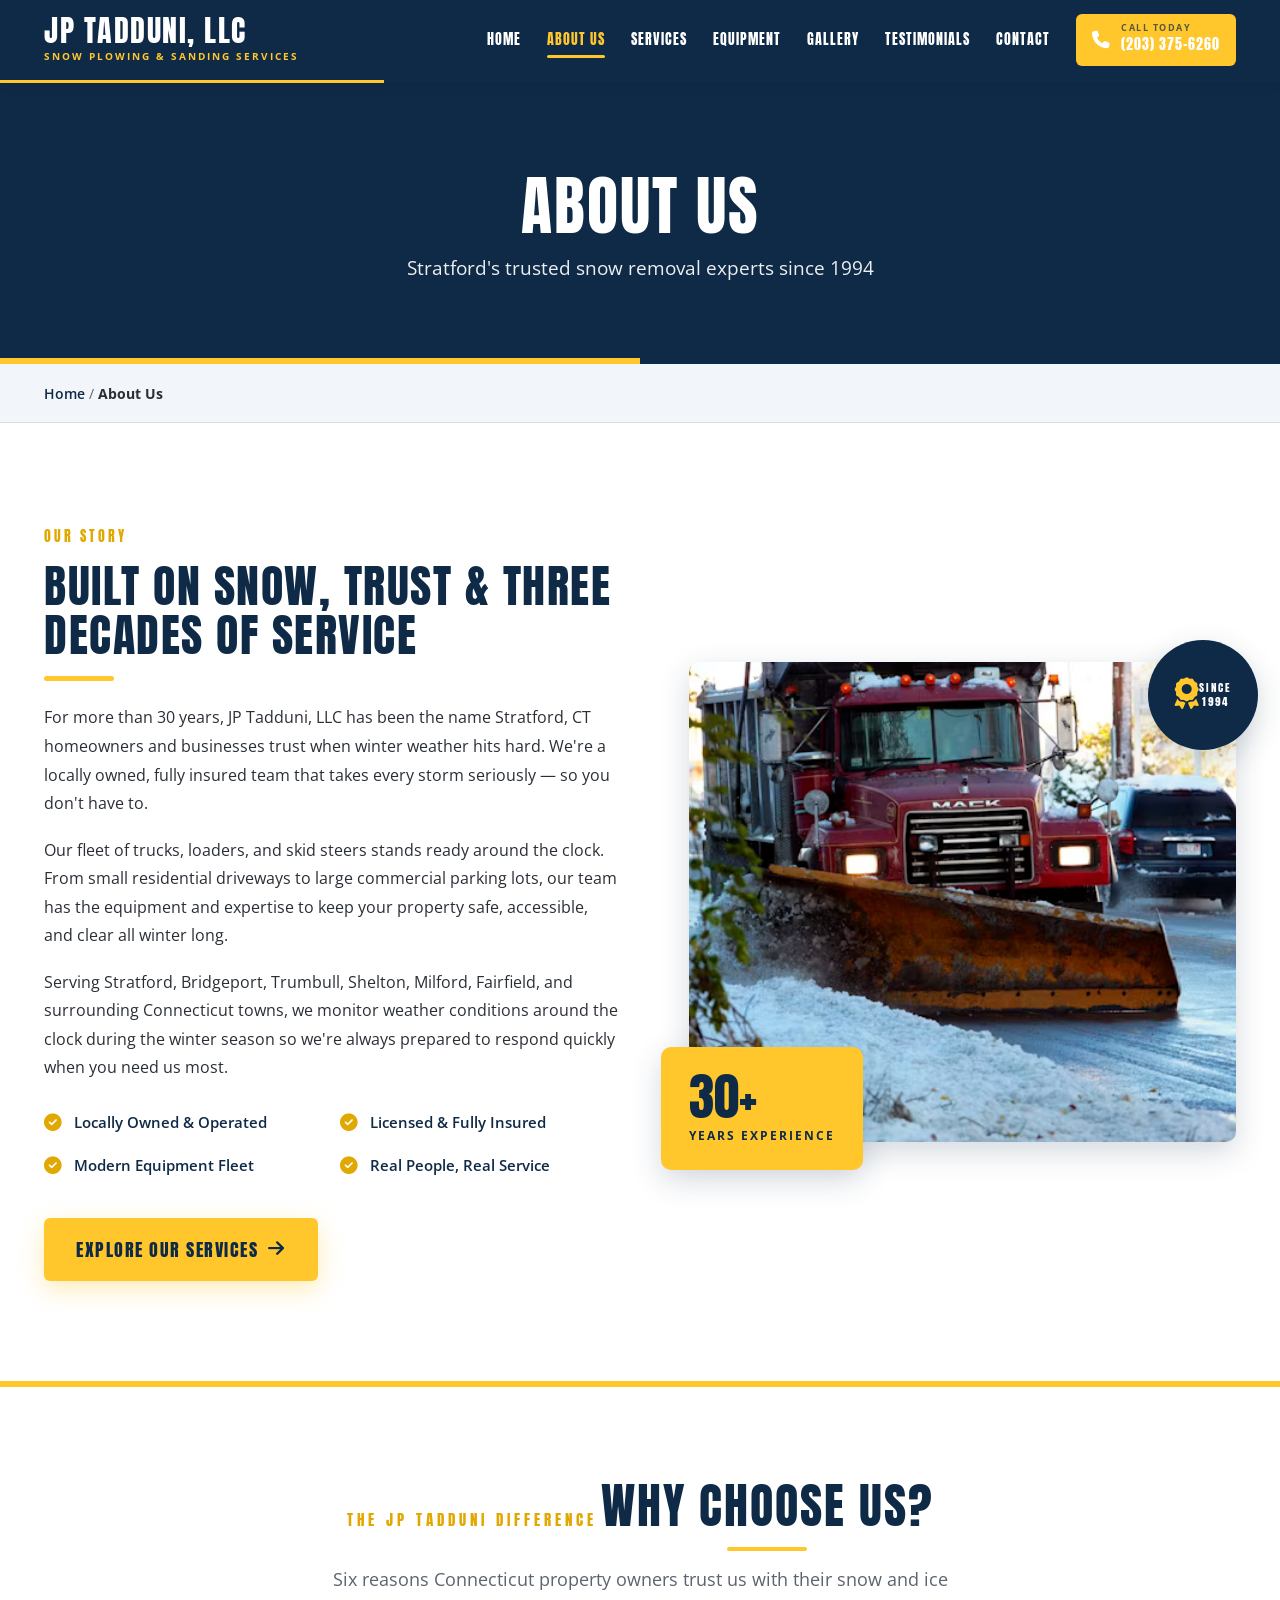
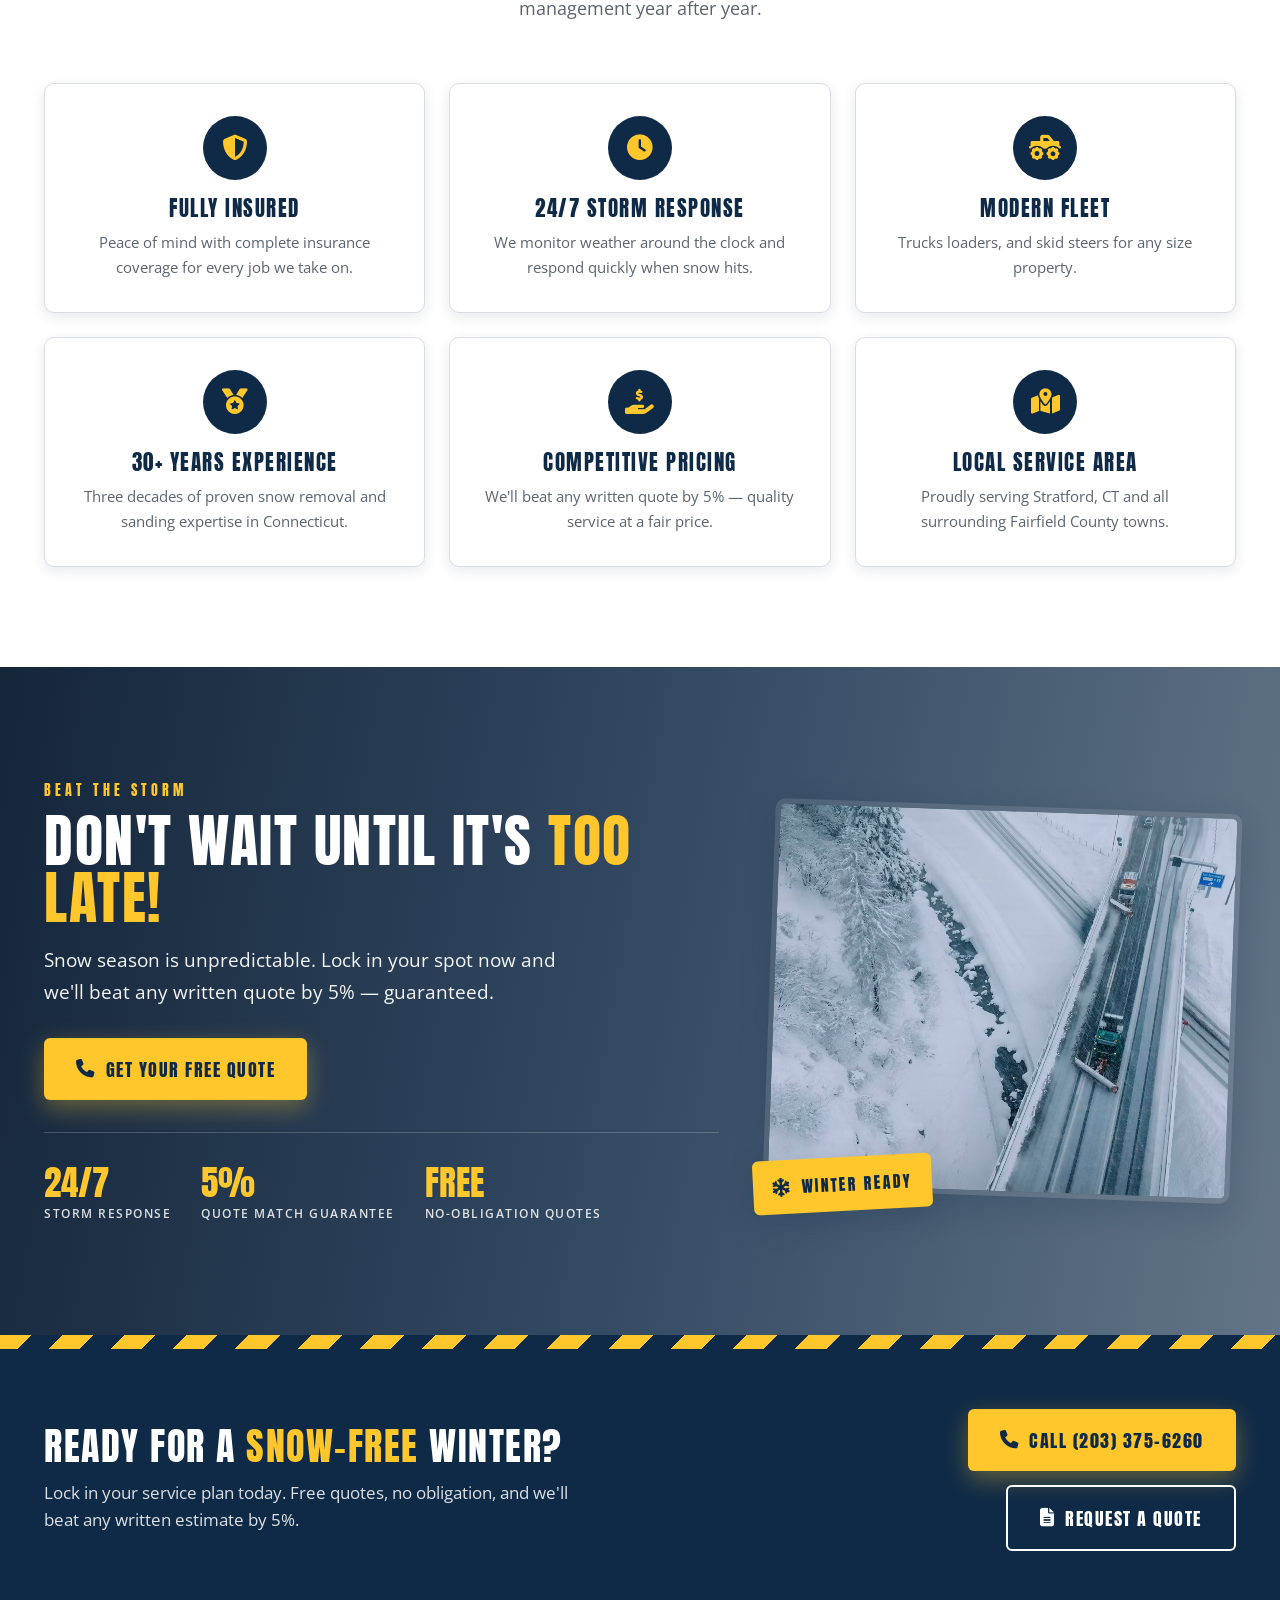
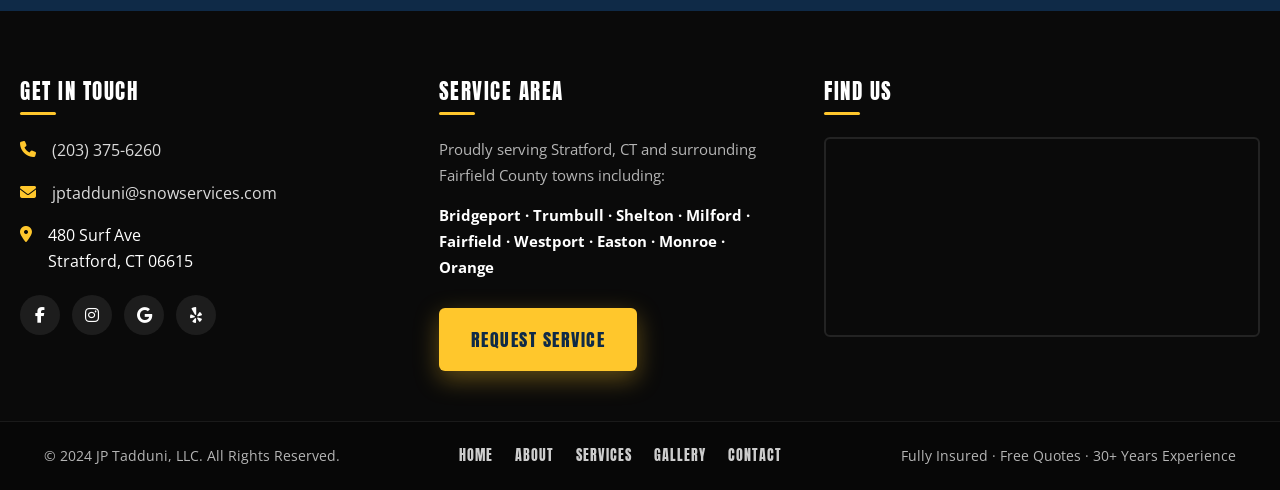
==== commit 8a9efc80: "n" ====
--- a/about.html
+++ b/about.html
@@ -133,7 +133,7 @@
         <div class="value-card">
           <div class="icon-wrap"><i class="fas fa-truck-monster"></i></div>
           <h3>Modern Fleet</h3>
-          <p>10 road-ready trucks, loaders, and skid steers for any size property.</p>
+          <p>Trucks loaders, and skid steers for any size property.</p>
         </div>
         <div class="value-card">
           <div class="icon-wrap"><i class="fas fa-medal"></i></div>
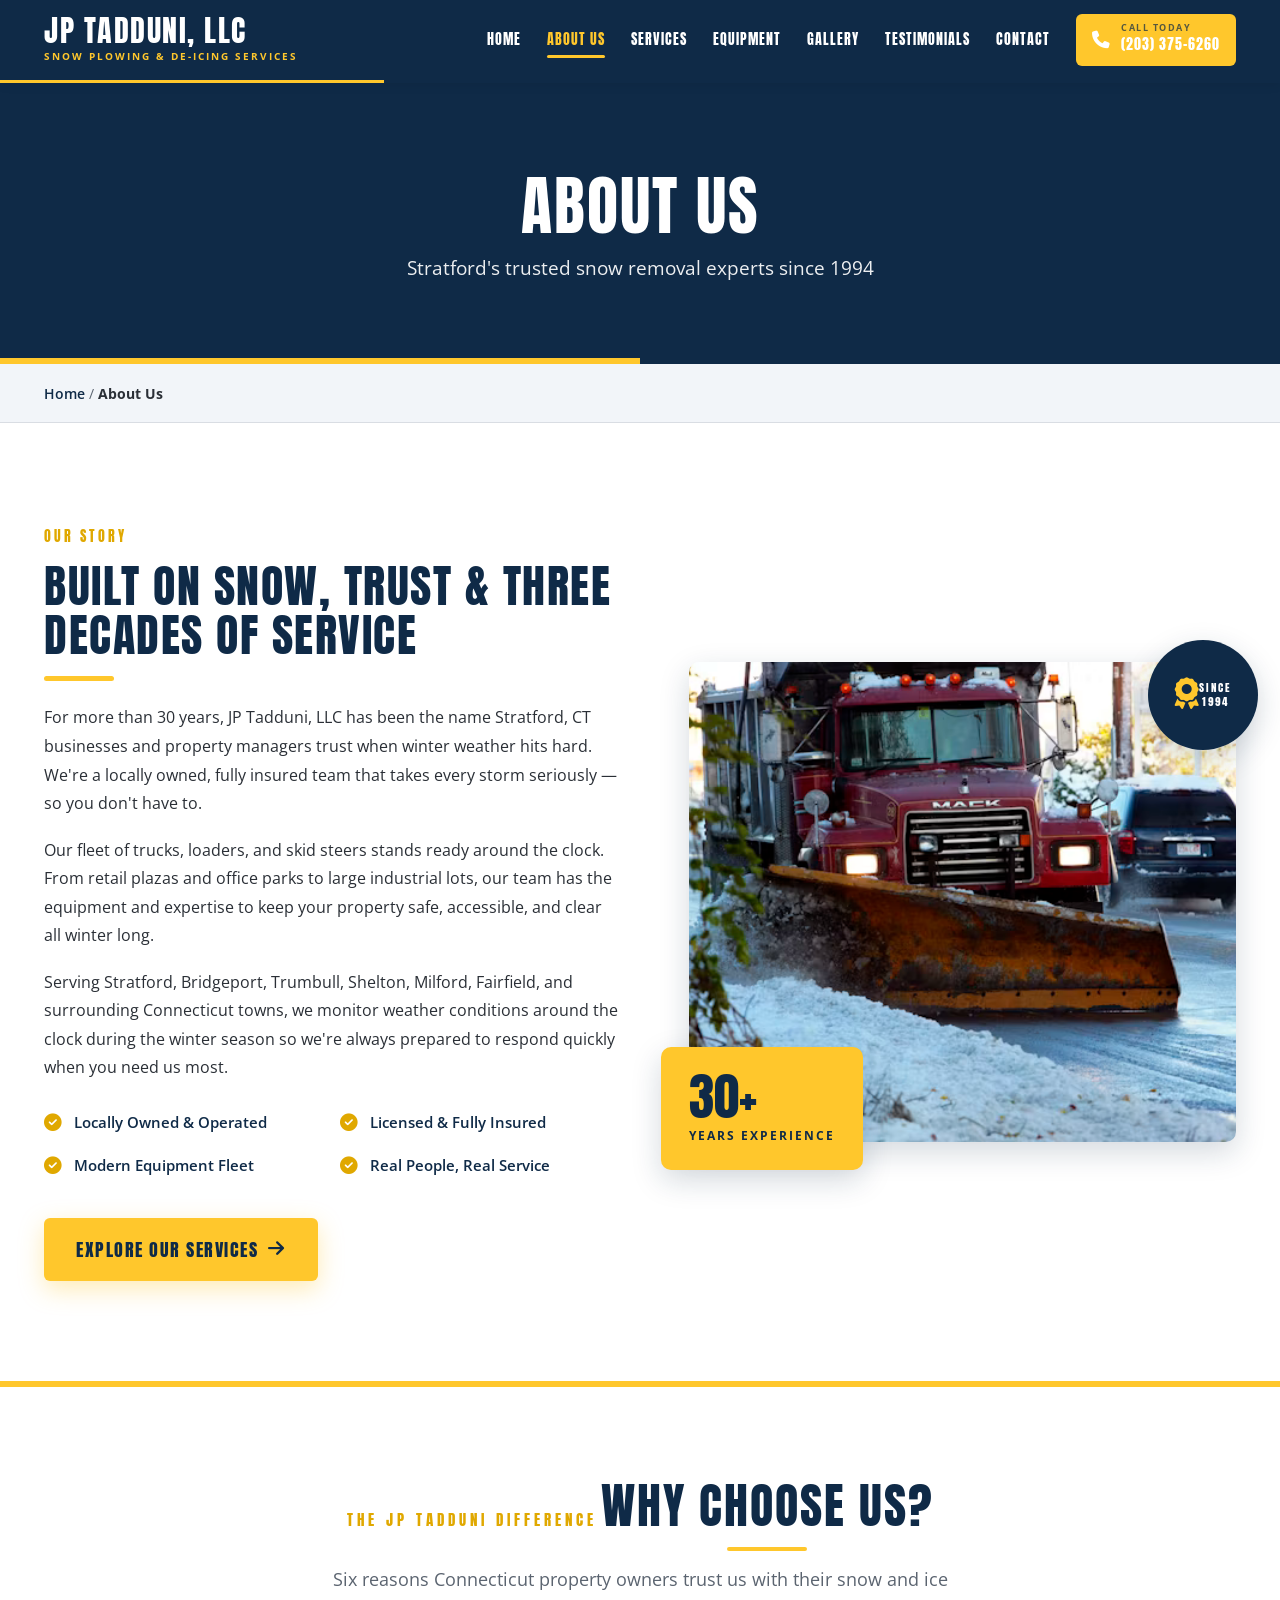
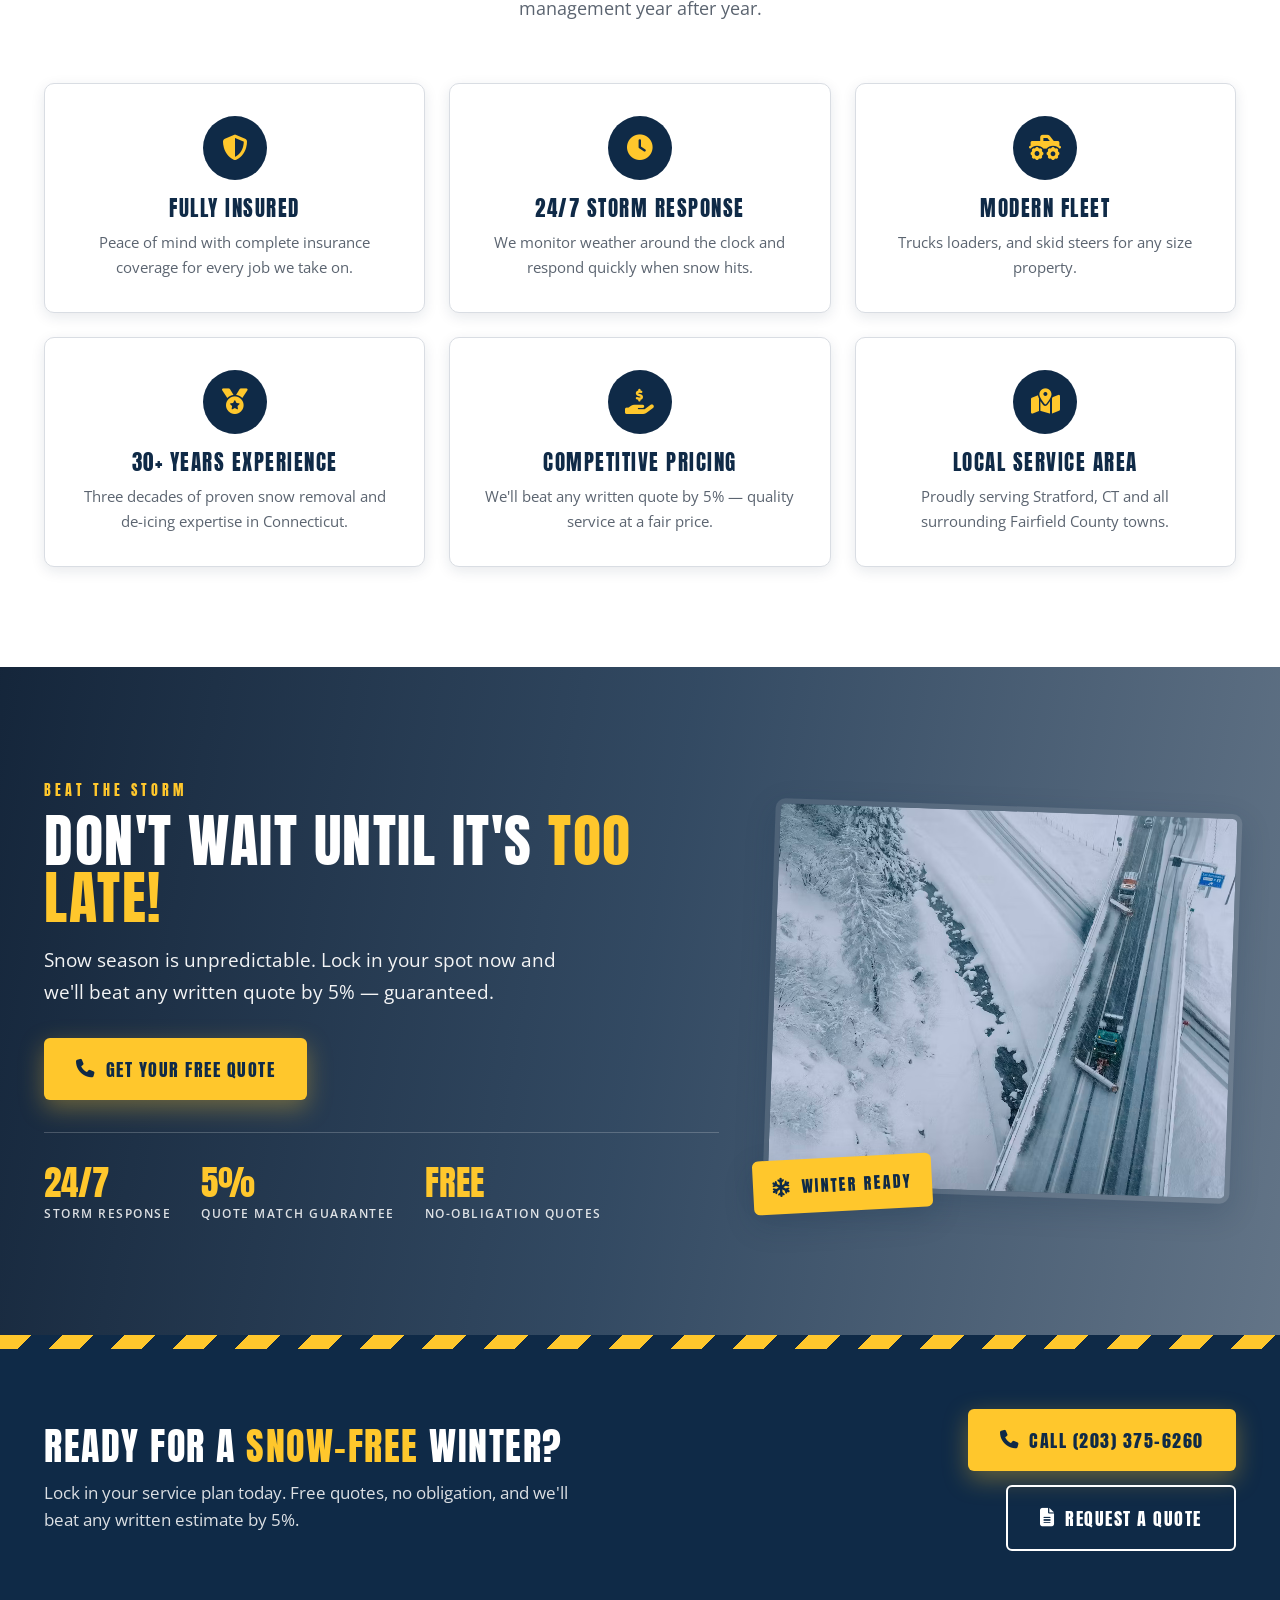
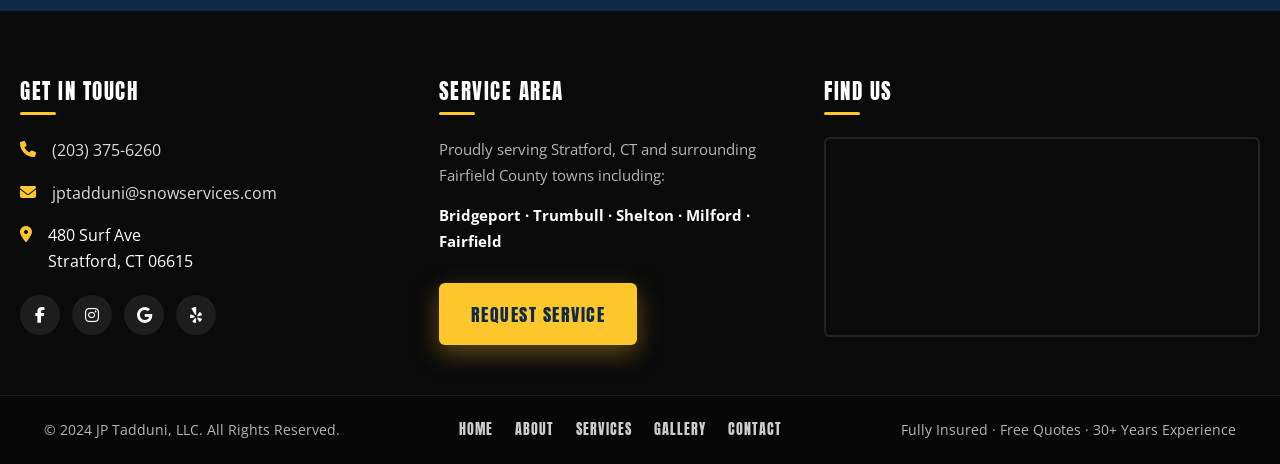
==== commit fa945f92: "14/09/2026" ====
--- a/about.html
+++ b/about.html
@@ -3,8 +3,8 @@
 <head>
   <meta charset="UTF-8" />
   <meta name="viewport" content="width=device-width, initial-scale=1.0" />
-  <title>About Us | JP Tadduni, LLC Snow Plowing & Sanding Services</title>
-  <meta name="description" content="Learn about JP Tadduni, LLC — over 30 years of snow plowing and sanding experience serving Stratford, CT and surrounding areas." />
+  <title>About Us | JP Tadduni, LLC Snow Plowing & De-Icing Services</title>
+  <meta name="description" content="Learn about JP Tadduni, LLC — over 30 years of snow plowing and de-icing experience serving Stratford, CT and surrounding areas." />
 
   <link rel="preconnect" href="https://fonts.googleapis.com" />
   <link rel="preconnect" href="https://fonts.gstatic.com" crossorigin />
@@ -19,7 +19,7 @@
     <div class="container header-inner">
       <a href="index.html" class="logo">
         <span class="logo-name">JP TADDUNI, LLC</span>
-        <span class="logo-tagline">Snow Plowing & Sanding Services</span>
+        <span class="logo-tagline">Snow Plowing & De-Icing Services</span>
       </a>
 
       <nav class="nav-desktop">
@@ -83,8 +83,8 @@
       <div class="about-content">
         <span class="eyebrow">Our Story</span>
         <h2>BUILT ON SNOW, TRUST &amp; THREE DECADES OF SERVICE</h2>
-        <p>For more than 30 years, JP Tadduni, LLC has been the name Stratford, CT homeowners and businesses trust when winter weather hits hard. We're a locally owned, fully insured team that takes every storm seriously — so you don't have to.</p>
-        <p>Our fleet of trucks, loaders, and skid steers stands ready around the clock. From small residential driveways to large commercial parking lots, our team has the equipment and expertise to keep your property safe, accessible, and clear all winter long.</p>
+        <p>For more than 30 years, JP Tadduni, LLC has been the name Stratford, CT businesses and property managers trust when winter weather hits hard. We're a locally owned, fully insured team that takes every storm seriously — so you don't have to.</p>
+        <p>Our fleet of trucks, loaders, and skid steers stands ready around the clock. From retail plazas and office parks to large industrial lots, our team has the equipment and expertise to keep your property safe, accessible, and clear all winter long.</p>
         <p>Serving Stratford, Bridgeport, Trumbull, Shelton, Milford, Fairfield, and surrounding Connecticut towns, we monitor weather conditions around the clock during the winter season so we're always prepared to respond quickly when you need us most.</p>
         <div class="about-features">
           <div class="about-feature"><i class="fas fa-check-circle"></i><span>Locally Owned & Operated</span></div>
@@ -138,7 +138,7 @@
         <div class="value-card">
           <div class="icon-wrap"><i class="fas fa-medal"></i></div>
           <h3>30+ Years Experience</h3>
-          <p>Three decades of proven snow removal and sanding expertise in Connecticut.</p>
+          <p>Three decades of proven snow removal and de-icing expertise in Connecticut.</p>
         </div>
         <div class="value-card">
           <div class="icon-wrap"><i class="fas fa-hand-holding-usd"></i></div>
@@ -233,7 +233,7 @@
       <div class="footer-column">
         <h4>Service Area</h4>
         <p>Proudly serving Stratford, CT and surrounding Fairfield County towns including:</p>
-        <p><strong style="color: var(--white);">Bridgeport · Trumbull · Shelton · Milford · Fairfield · Westport · Easton · Monroe · Orange</strong></p>
+        <p><strong style="color: var(--white);">Bridgeport · Trumbull · Shelton · Milford · Fairfield</strong></p>
         <a href="contact.html" class="btn btn-primary">Request Service</a>
       </div>
 
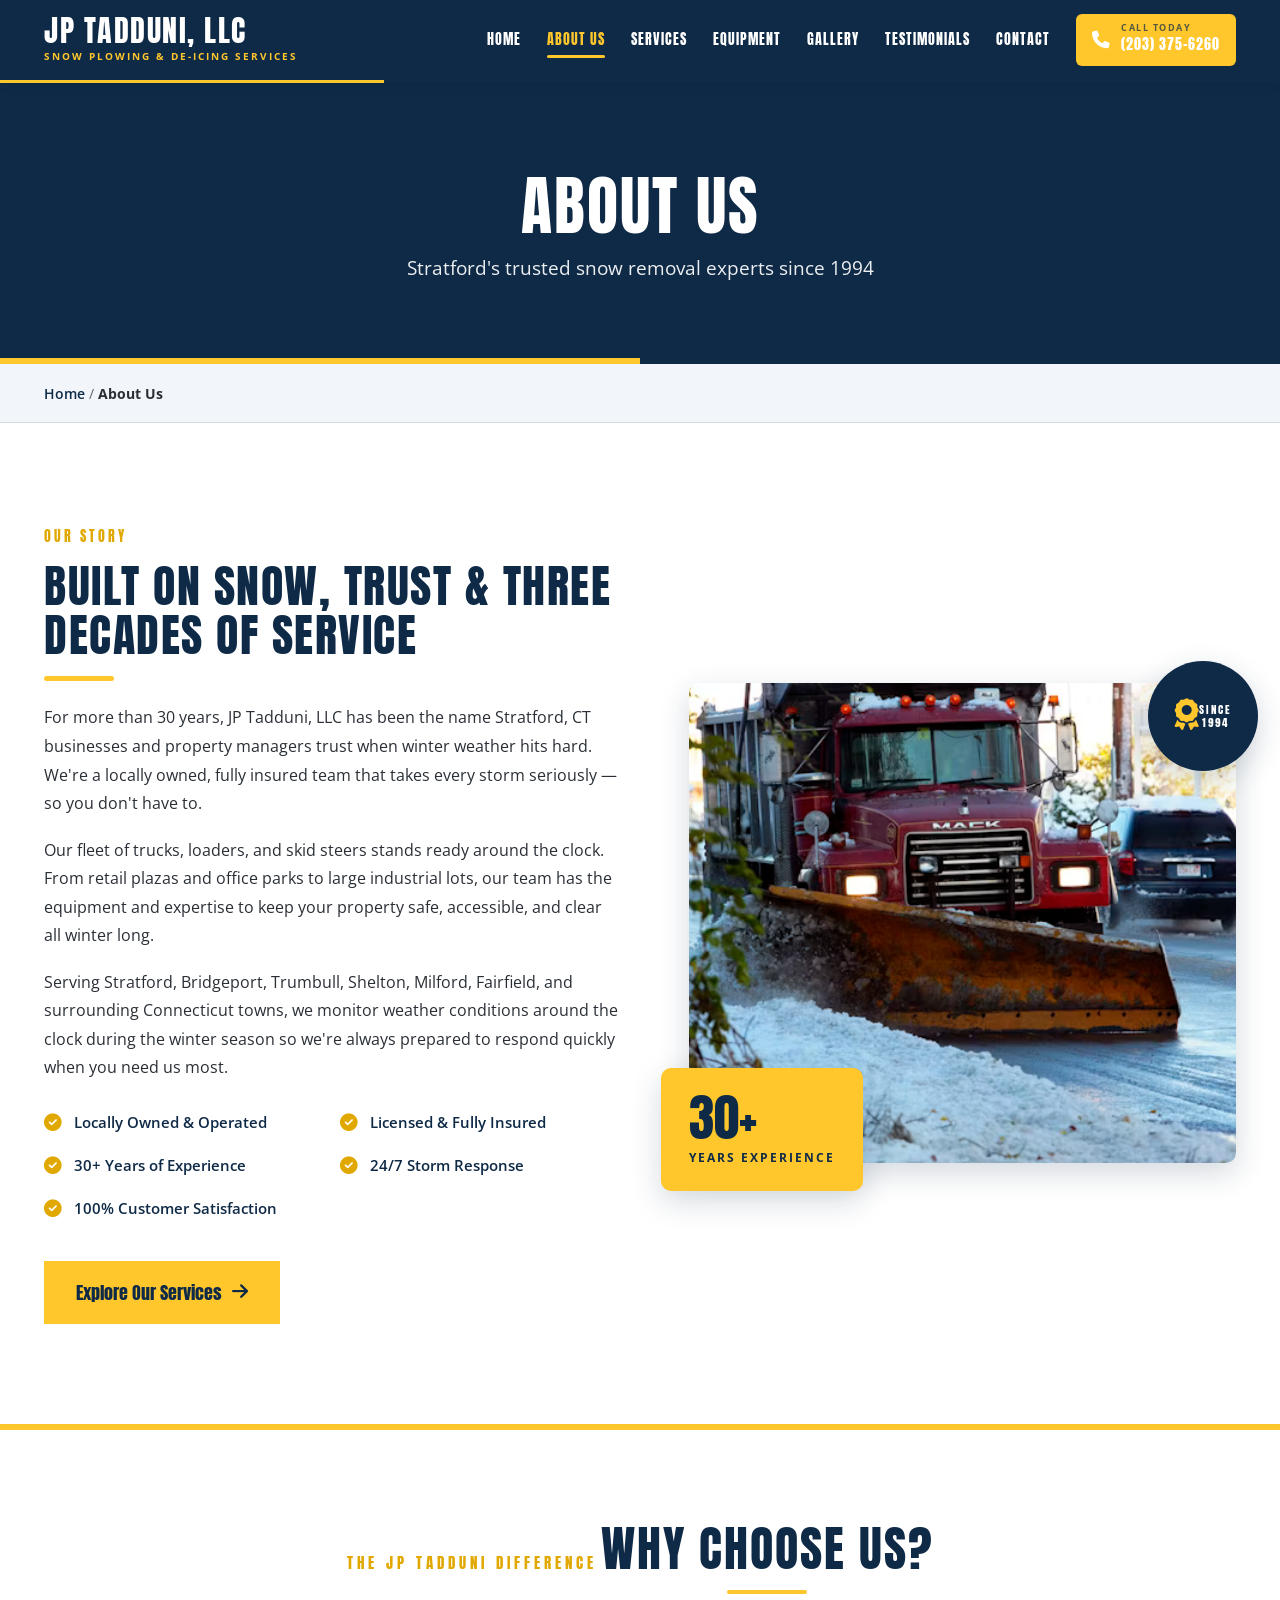
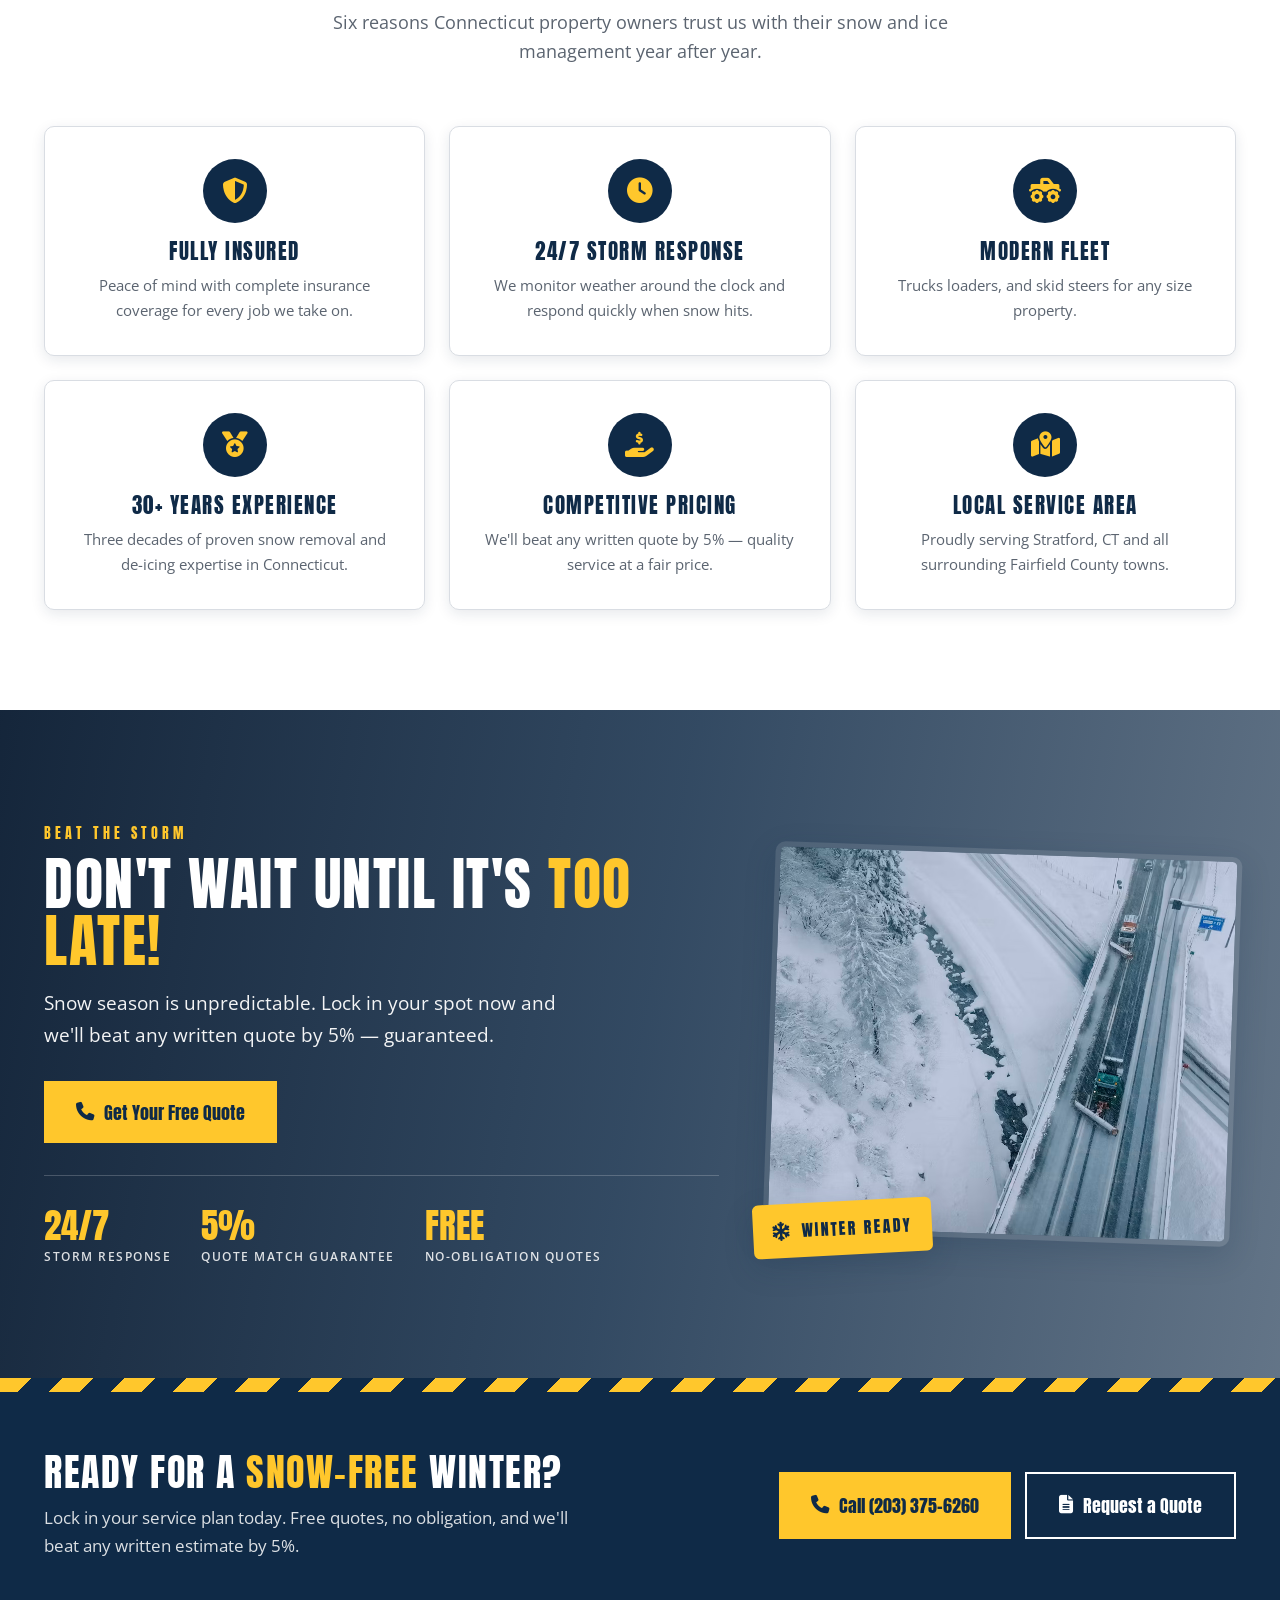
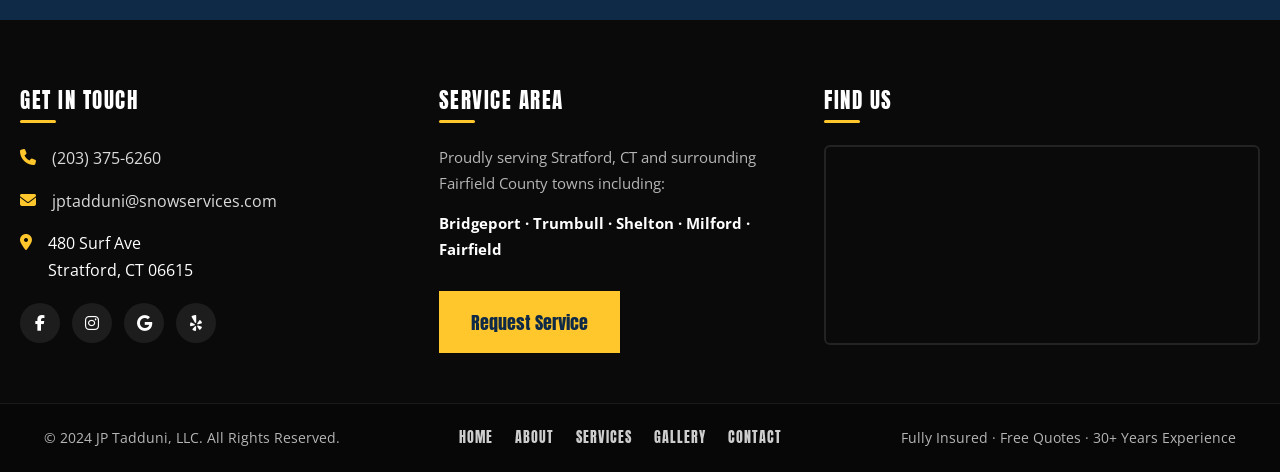
==== commit 968a167f: "9/22/2026" ====
--- a/about.html
+++ b/about.html
@@ -89,8 +89,10 @@
         <div class="about-features">
           <div class="about-feature"><i class="fas fa-check-circle"></i><span>Locally Owned & Operated</span></div>
           <div class="about-feature"><i class="fas fa-check-circle"></i><span>Licensed & Fully Insured</span></div>
-          <div class="about-feature"><i class="fas fa-check-circle"></i><span>Modern Equipment Fleet</span></div>
-          <div class="about-feature"><i class="fas fa-check-circle"></i><span>Real People, Real Service</span></div>
+          <div class="about-feature"><i class="fas fa-check-circle"></i><span>30+ Years of Experience</span></div>
+          <div class="about-feature"><i class="fas fa-check-circle"></i><span>24/7 Storm Response</span></div>
+          <div class="about-feature"><i class="fas fa-check-circle"></i><span>100% Customer Satisfaction</span></div> 
+          
         </div>
         <a href="services.html" class="btn btn-primary">Explore Our Services <i class="fas fa-arrow-right"></i></a>
       </div>
--- a/css/style.css
+++ b/css/style.css
@@ -88,22 +88,15 @@
   padding: 16px 32px;
   font-family: 'Anton', 'Bebas Neue', sans-serif;
   font-size: 1.15rem;
-  letter-spacing: 1.5px;
-  text-transform: uppercase;
-  border: none;
-  cursor: pointer;
-  transition: transform 0.25s ease, box-shadow 0.25s ease, background 0.25s ease, color 0.25s ease;
-  border-radius: 6px;
 }
 
 .btn-primary {
   background: var(--yellow);
   color: var(--navy);
-  box-shadow: var(--shadow-yellow);
+  transition: transform 0.5s ease, filter 0.5s ease;
 }
 
 .btn-primary:hover {
-  background: var(--yellow-dark);
   transform: translateY(-3px);
   box-shadow: 0 12px 28px rgba(255,199,44,0.45);
 }
@@ -992,7 +985,7 @@
 
 .service-detail-card {
   display: grid;
-  grid-template-columns: 160px 1fr;
+  grid-template-columns: 1fr;
   gap: 0;
   background: var(--white);
   border-radius: var(--radius);
@@ -1008,7 +1001,8 @@
 }
 
 .service-detail-card .service-image {
-  min-height: 100%;
+  width: 100%;
+  height: 280px;
   position: relative;
   overflow: hidden;
 }
@@ -1017,11 +1011,12 @@
   width: 100%;
   height: 100%;
   object-fit: cover;
-  transition: transform 0.5s ease;
+  transition: transform 0.5s ease, filter 0.5s ease;
 }
 
 .service-detail-card:hover .service-image img {
-  transform: scale(1.08);
+  transform: scale(1.12);
+  filter: brightness(1.08) saturate(1.1);
 }
 
 .service-detail-card .service-info {
@@ -1390,18 +1385,24 @@
 }
 
 .gallery-grid {
-  display: grid;
-  grid-template-columns: repeat(4, 1fr);
+  display: flex;
   gap: 20px;
+  overflow-x: auto;
+  padding: 4px 4px 18px;
+  scroll-snap-type: x mandatory;
+  scrollbar-color: var(--yellow) var(--border);
+  scrollbar-width: thin;
 }
 
 .gallery-item {
+  flex: 0 0 400px;
   position: relative;
   border-radius: var(--radius);
   overflow: hidden;
   box-shadow: var(--shadow-sm);
   aspect-ratio: 4 / 3;
   cursor: pointer;
+  scroll-snap-align: start;
 }
 
 .gallery-item img {
@@ -1413,12 +1414,6 @@
 
 .gallery-item:hover img {
   transform: scale(1.10);
-}
-
-.gallery-item.large {
-  grid-column: span 2;
-  grid-row: span 2;
-  aspect-ratio: 1 / 1;
 }
 
 .gallery-caption {
@@ -1447,6 +1442,99 @@
 .gallery-caption p {
   font-size: 0.82rem;
   opacity: 0.9;
+}
+
+/* Gallery lightbox */
+.lightbox {
+  position: fixed;
+  inset: 0;
+  z-index: 2000;
+  display: flex;
+  flex-direction: column;
+  align-items: center;
+  justify-content: center;
+  background: rgba(5, 16, 30, 0.94);
+  opacity: 0;
+  visibility: hidden;
+  transition: opacity 0.3s ease, visibility 0.3s ease;
+}
+
+.lightbox.active {
+  opacity: 1;
+  visibility: visible;
+}
+
+.lightbox img {
+  max-width: min(1100px, 90vw);
+  max-height: 80vh;
+  width: auto;
+  height: auto;
+  border-radius: var(--radius);
+  box-shadow: 0 20px 60px rgba(0, 0, 0, 0.5);
+  transform: scale(0.94);
+  transition: transform 0.3s ease;
+}
+
+.lightbox.active img {
+  transform: scale(1);
+}
+
+.lightbox-caption {
+  margin-top: 18px;
+  color: var(--white);
+  text-align: center;
+  max-width: 90vw;
+}
+
+.lightbox-caption h4 {
+  color: var(--white);
+  font-size: 1.2rem;
+  margin-bottom: 4px;
+  letter-spacing: 1px;
+}
+
+.lightbox-caption p {
+  font-size: 0.9rem;
+  opacity: 0.85;
+}
+
+.lightbox-close,
+.lightbox-prev,
+.lightbox-next {
+  position: absolute;
+  width: 48px;
+  height: 48px;
+  border: none;
+  border-radius: 50%;
+  background: rgba(255, 255, 255, 0.12);
+  color: var(--white);
+  font-size: 1.2rem;
+  cursor: pointer;
+  display: flex;
+  align-items: center;
+  justify-content: center;
+  transition: background 0.25s ease;
+}
+
+.lightbox-close:hover,
+.lightbox-prev:hover,
+.lightbox-next:hover {
+  background: var(--yellow);
+  color: var(--navy);
+}
+
+.lightbox-close { top: 24px; right: 24px; }
+.lightbox-prev { left: 24px; top: 50%; transform: translateY(-50%); }
+.lightbox-next { right: 24px; top: 50%; transform: translateY(-50%); }
+
+@media (max-width: 768px) {
+  .lightbox-close { top: 14px; right: 14px; }
+  .lightbox-prev { left: 10px; }
+  .lightbox-next { right: 10px; }
+  .lightbox-close,
+  .lightbox-prev,
+  .lightbox-next { width: 40px; height: 40px; font-size: 1rem; }
+  .lightbox img { max-width: 94vw; max-height: 70vh; }
 }
 
 /* =====================================================
@@ -2006,6 +2094,7 @@
   }
 
   .service-detail-card .service-image {
+    width: 100%;
     height: 200px;
   }
 
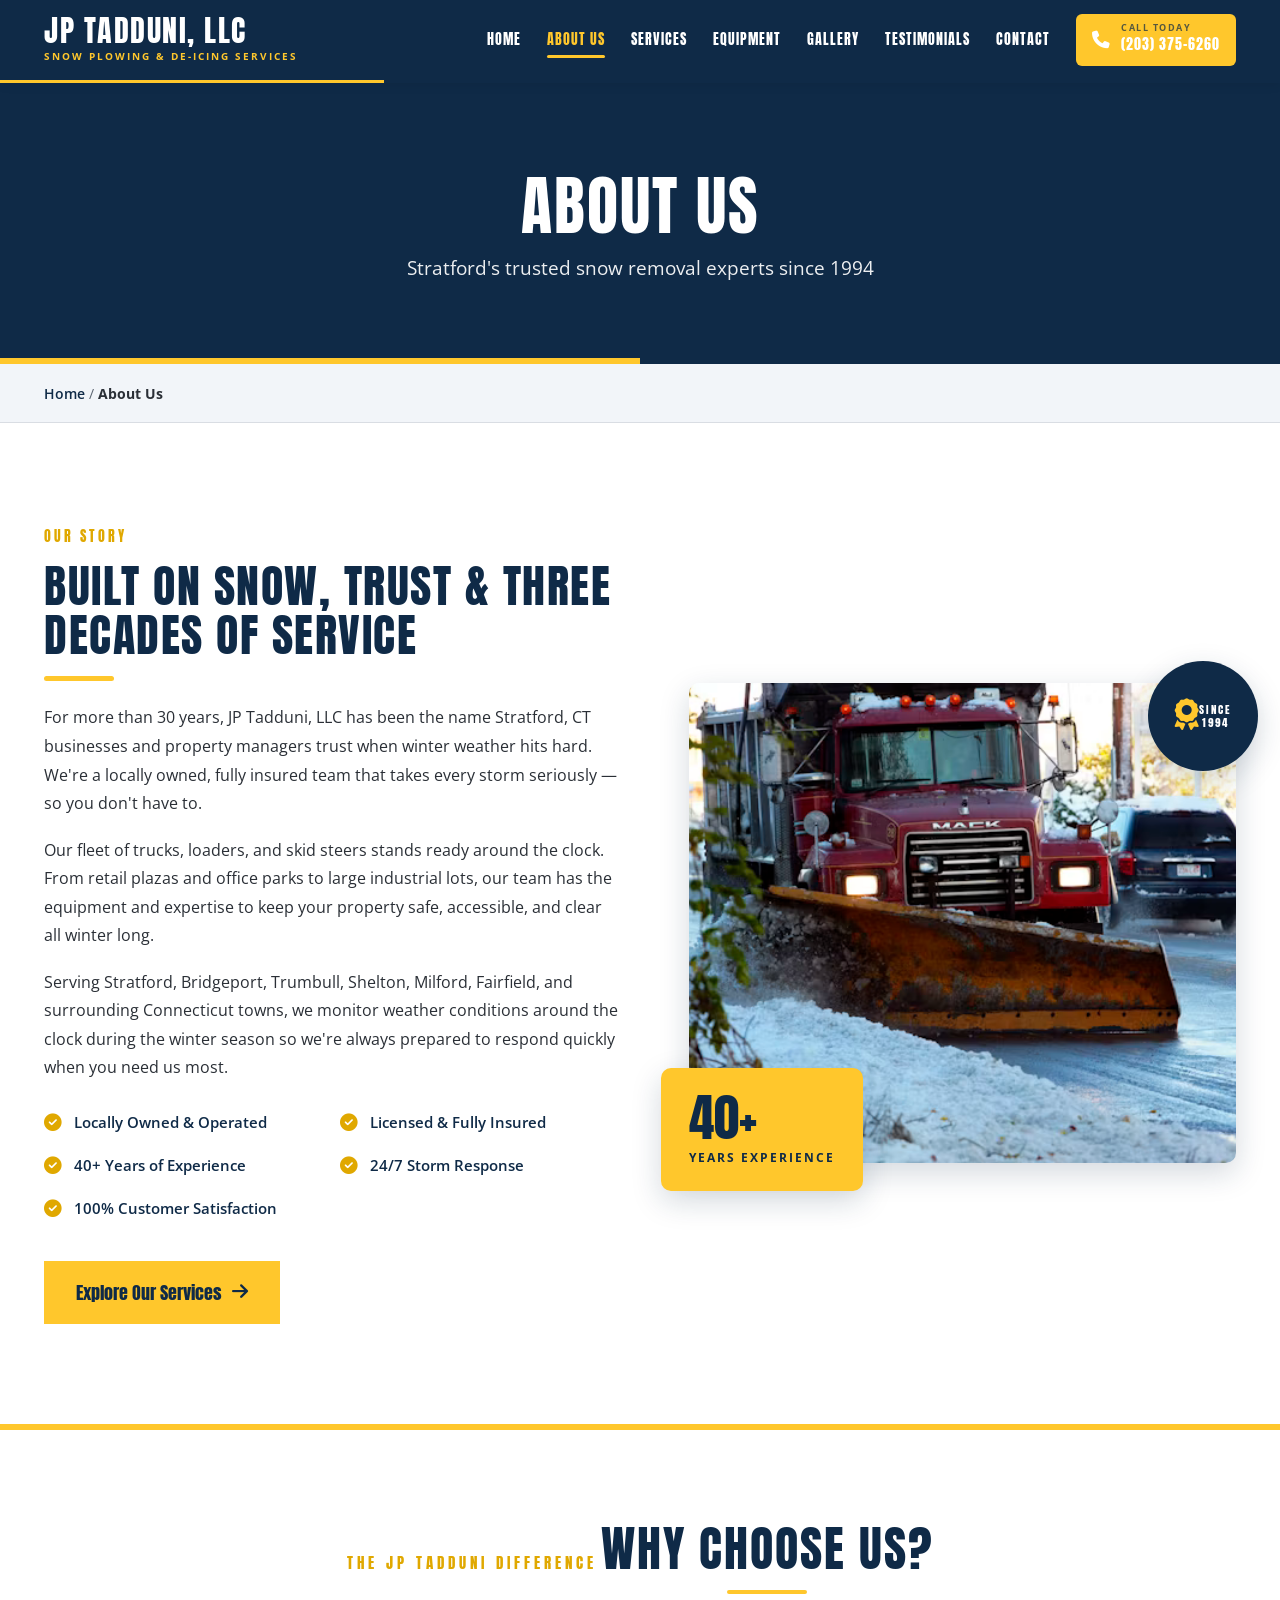
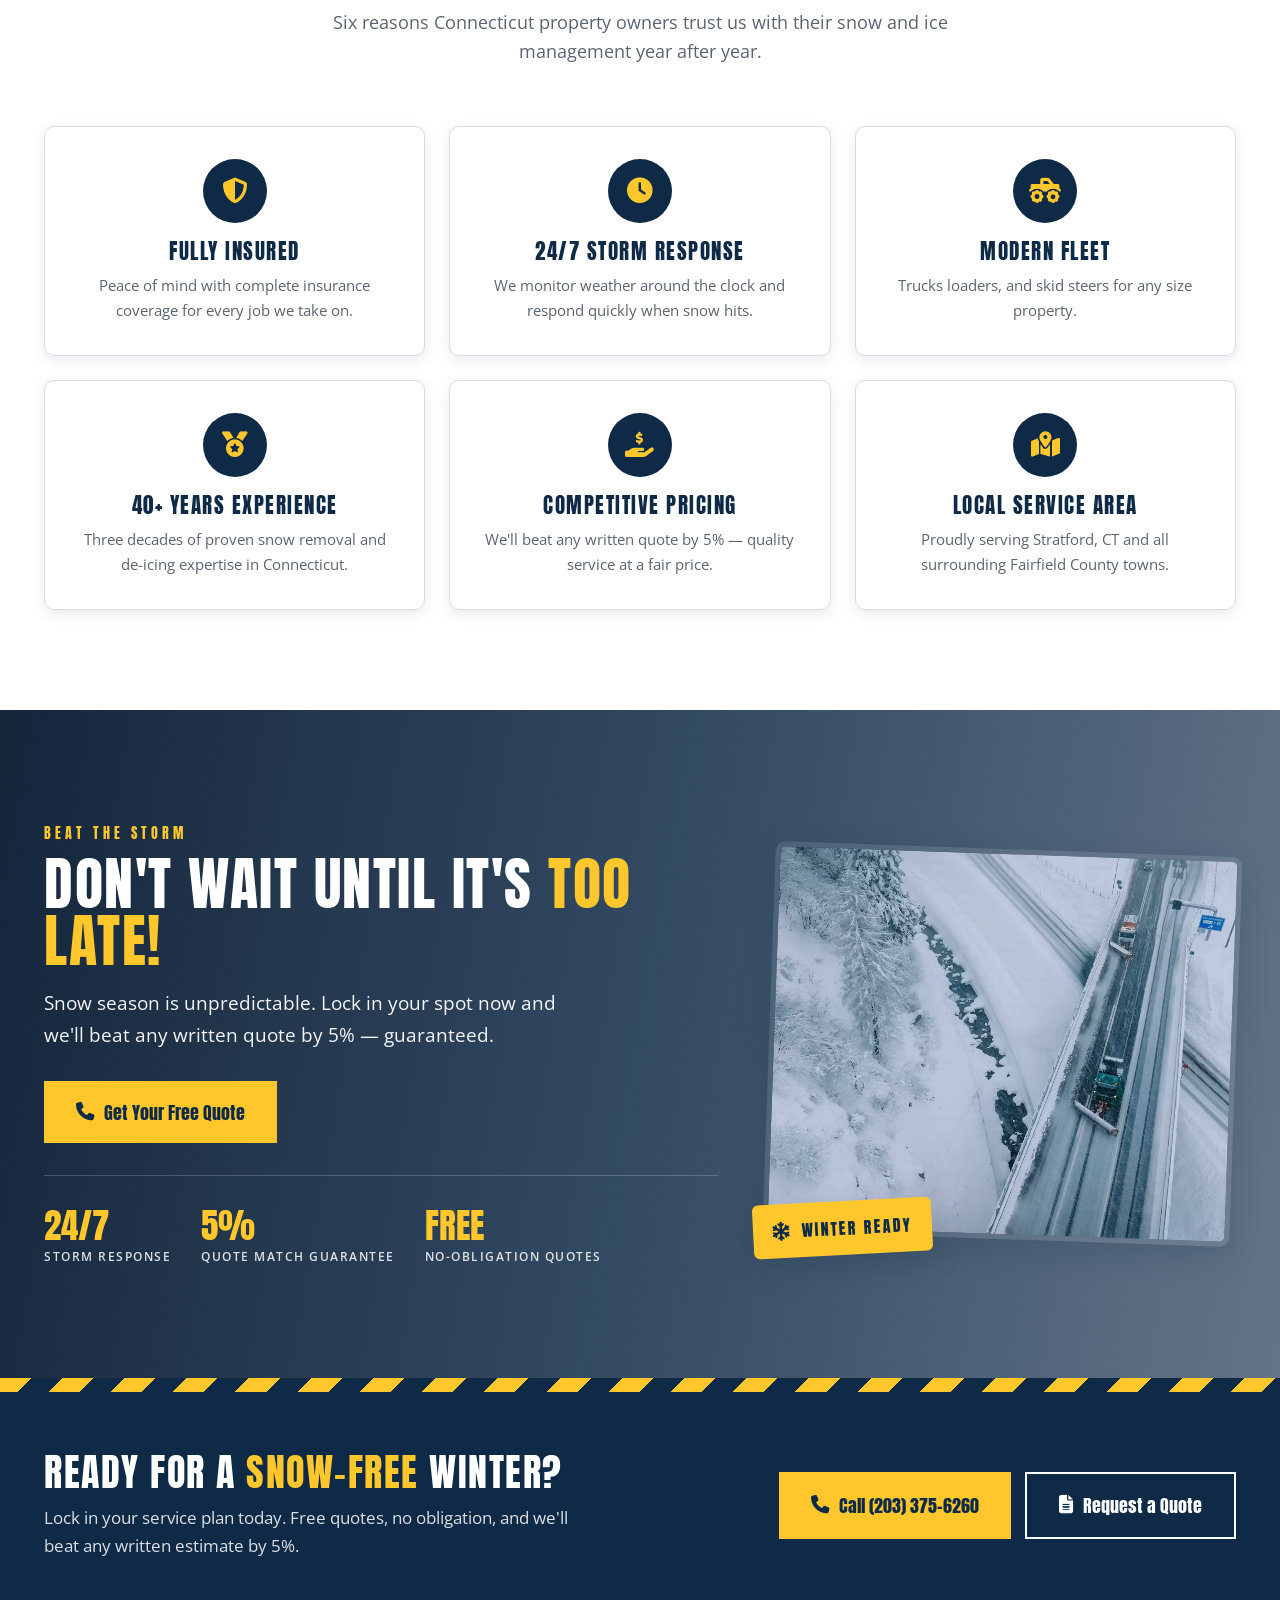
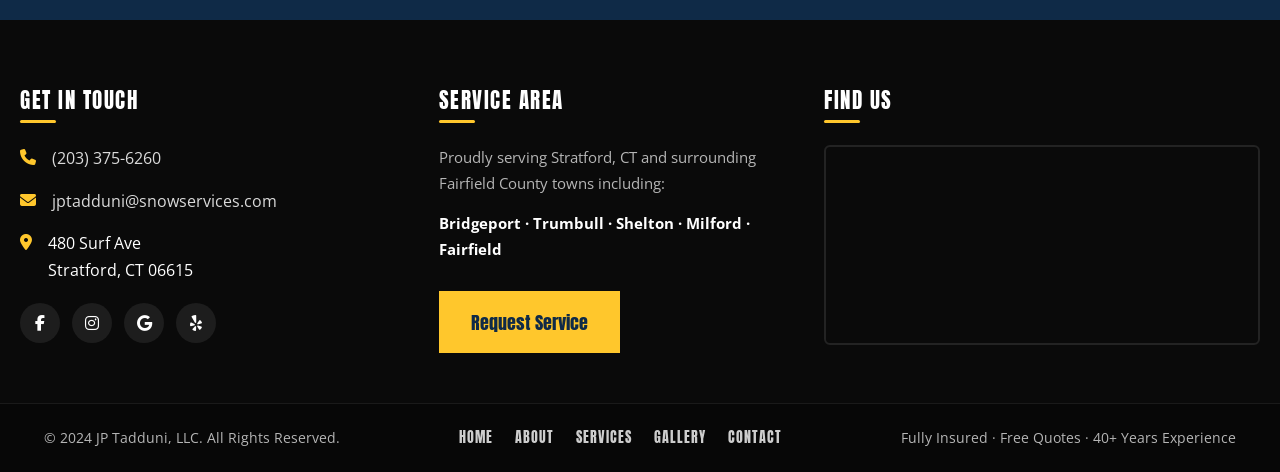
==== commit 2b8f14b0: "9/22/2026" ====
--- a/about.html
+++ b/about.html
@@ -89,10 +89,10 @@
         <div class="about-features">
           <div class="about-feature"><i class="fas fa-check-circle"></i><span>Locally Owned & Operated</span></div>
           <div class="about-feature"><i class="fas fa-check-circle"></i><span>Licensed & Fully Insured</span></div>
-          <div class="about-feature"><i class="fas fa-check-circle"></i><span>30+ Years of Experience</span></div>
+          <div class="about-feature"><i class="fas fa-check-circle"></i><span>40+ Years of Experience</span></div>
           <div class="about-feature"><i class="fas fa-check-circle"></i><span>24/7 Storm Response</span></div>
           <div class="about-feature"><i class="fas fa-check-circle"></i><span>100% Customer Satisfaction</span></div> 
-          
+
         </div>
         <a href="services.html" class="btn btn-primary">Explore Our Services <i class="fas fa-arrow-right"></i></a>
       </div>
@@ -105,7 +105,7 @@
           <img src="assets/images/about%20us%20image.png" alt="JP Tadduni team clearing snow in Connecticut" />
         </div>
         <div class="about-image-badge">
-          <span class="num">30+</span>
+          <span class="num">40+</span>
           <span class="lbl">Years Experience</span>
         </div>
       </div>
@@ -139,7 +139,7 @@
         </div>
         <div class="value-card">
           <div class="icon-wrap"><i class="fas fa-medal"></i></div>
-          <h3>30+ Years Experience</h3>
+          <h3>40+ Years Experience</h3>
           <p>Three decades of proven snow removal and de-icing expertise in Connecticut.</p>
         </div>
         <div class="value-card">
@@ -257,7 +257,7 @@
           <a href="gallery.html">Gallery</a>
           <a href="contact.html">Contact</a>
         </div>
-        <div>Fully Insured · Free Quotes · 30+ Years Experience</div>
+        <div>Fully Insured · Free Quotes · 40+ Years Experience</div>
       </div>
     </div>
   </footer>
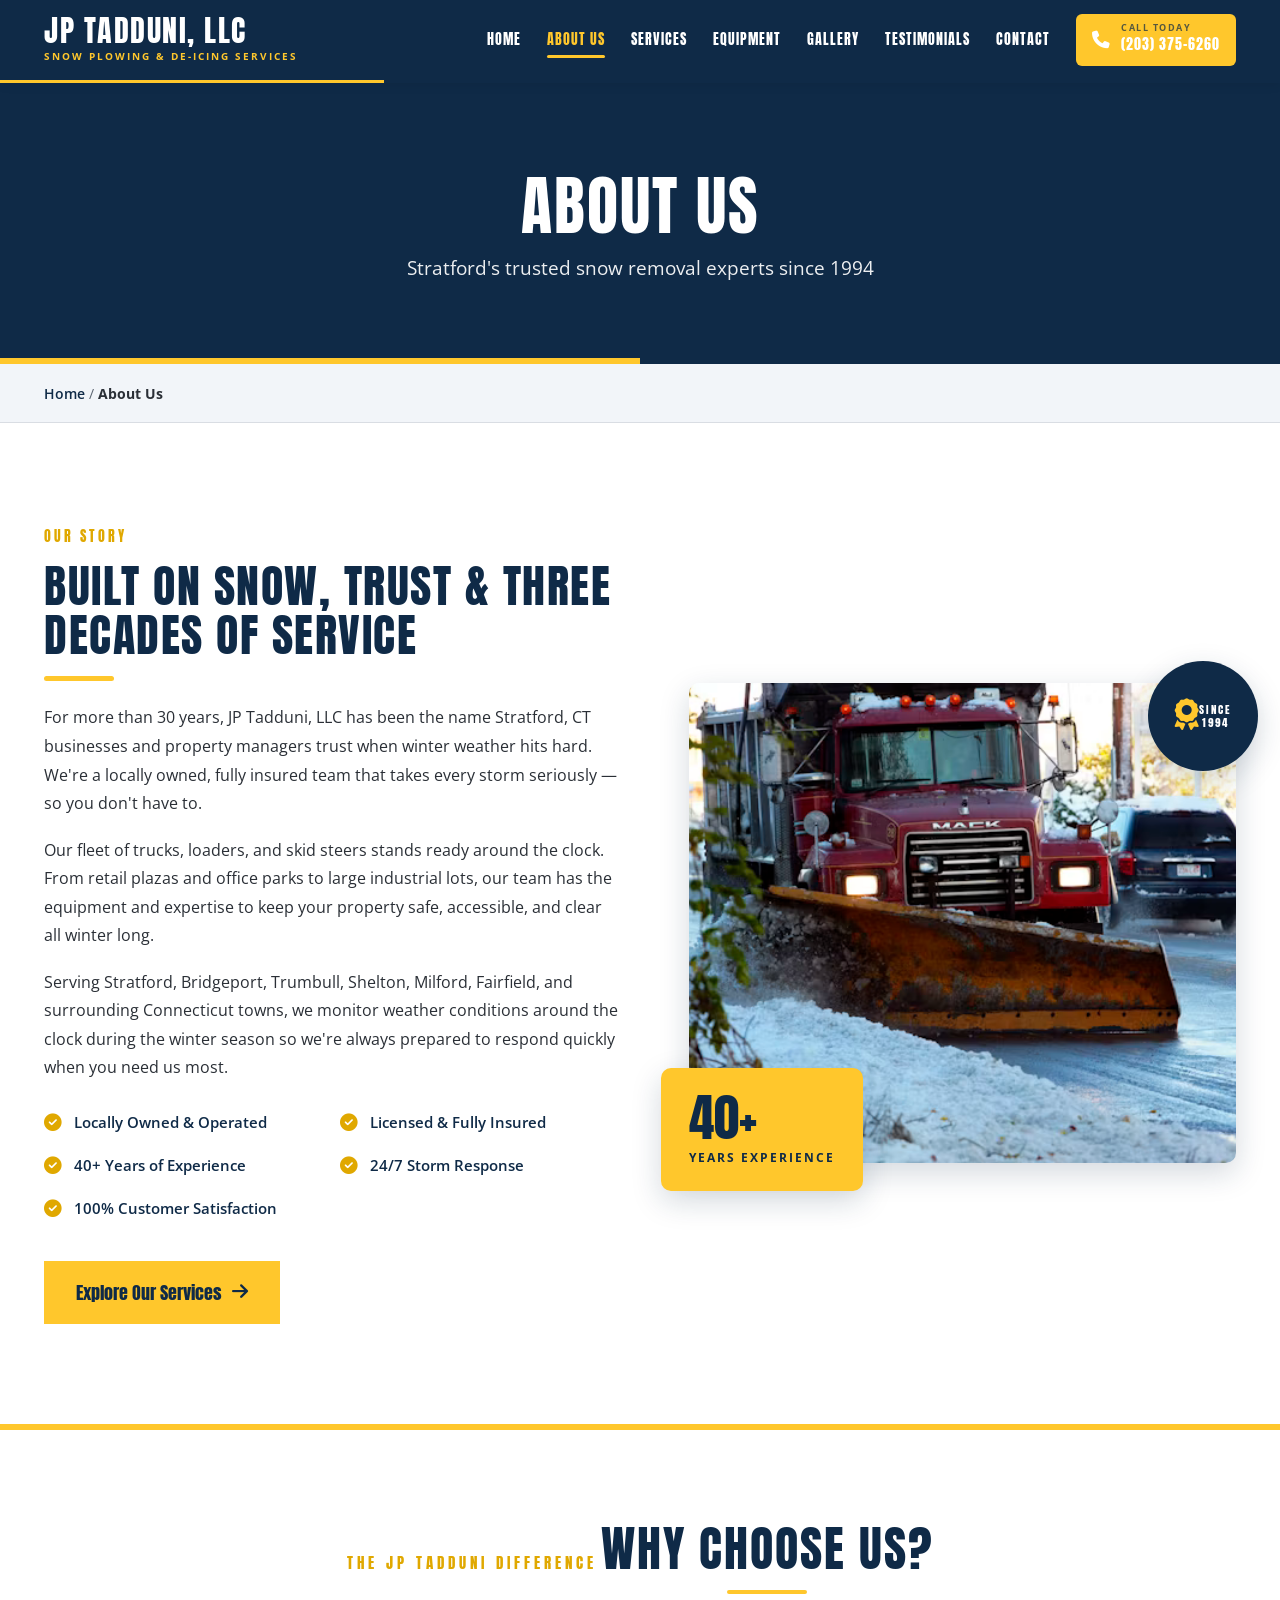
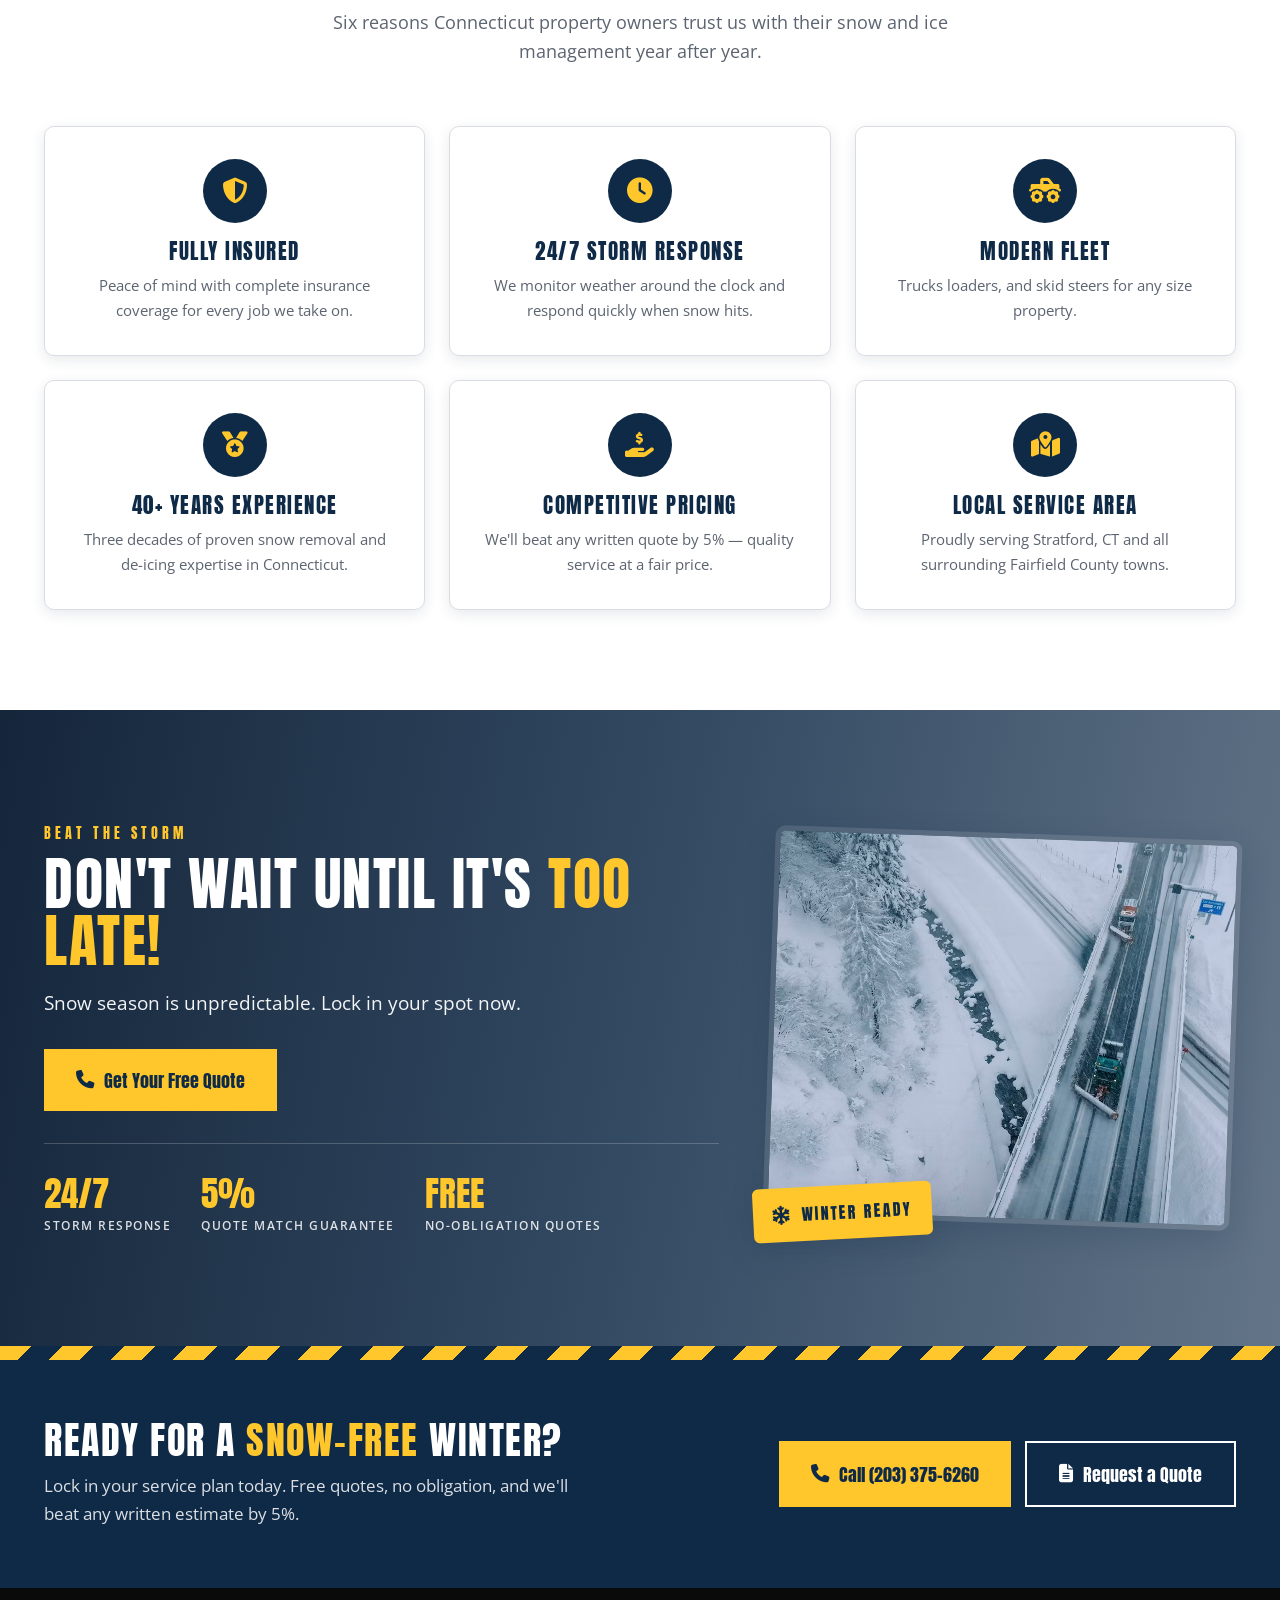
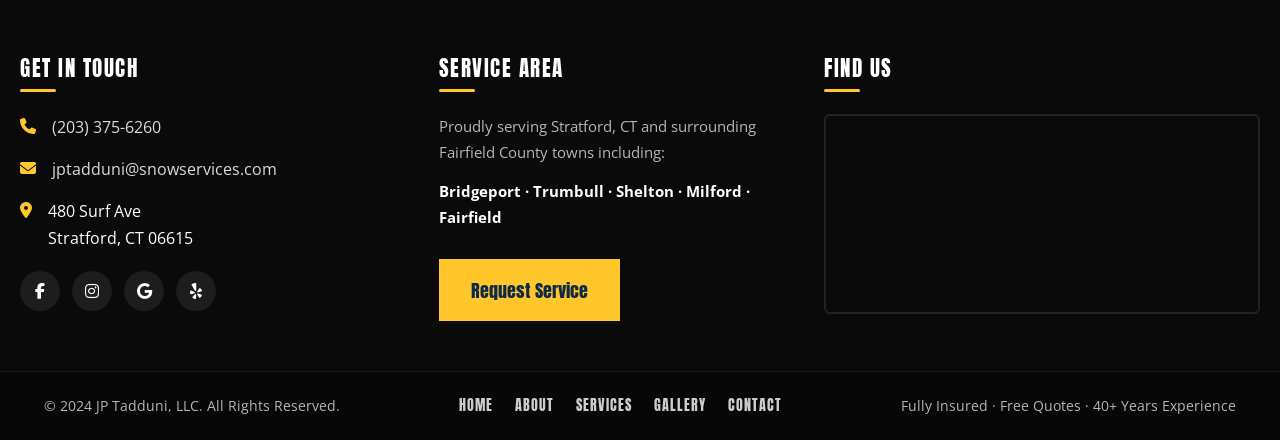
==== commit 02f00245: "9/22/2026" ====
--- a/about.html
+++ b/about.html
@@ -162,7 +162,7 @@
       <div class="cta-content">
         <span class="eyebrow">Beat The Storm</span>
         <h2>DON'T WAIT UNTIL IT'S <span class="accent">TOO LATE!</span></h2>
-        <p>Snow season is unpredictable. Lock in your spot now and we'll beat any written quote by 5% — guaranteed.</p>
+        <p>Snow season is unpredictable. Lock in your spot now.</p>
         <a href="tel:2033756260" class="btn btn-primary">
           <i class="fas fa-phone"></i>
           Get Your Free Quote
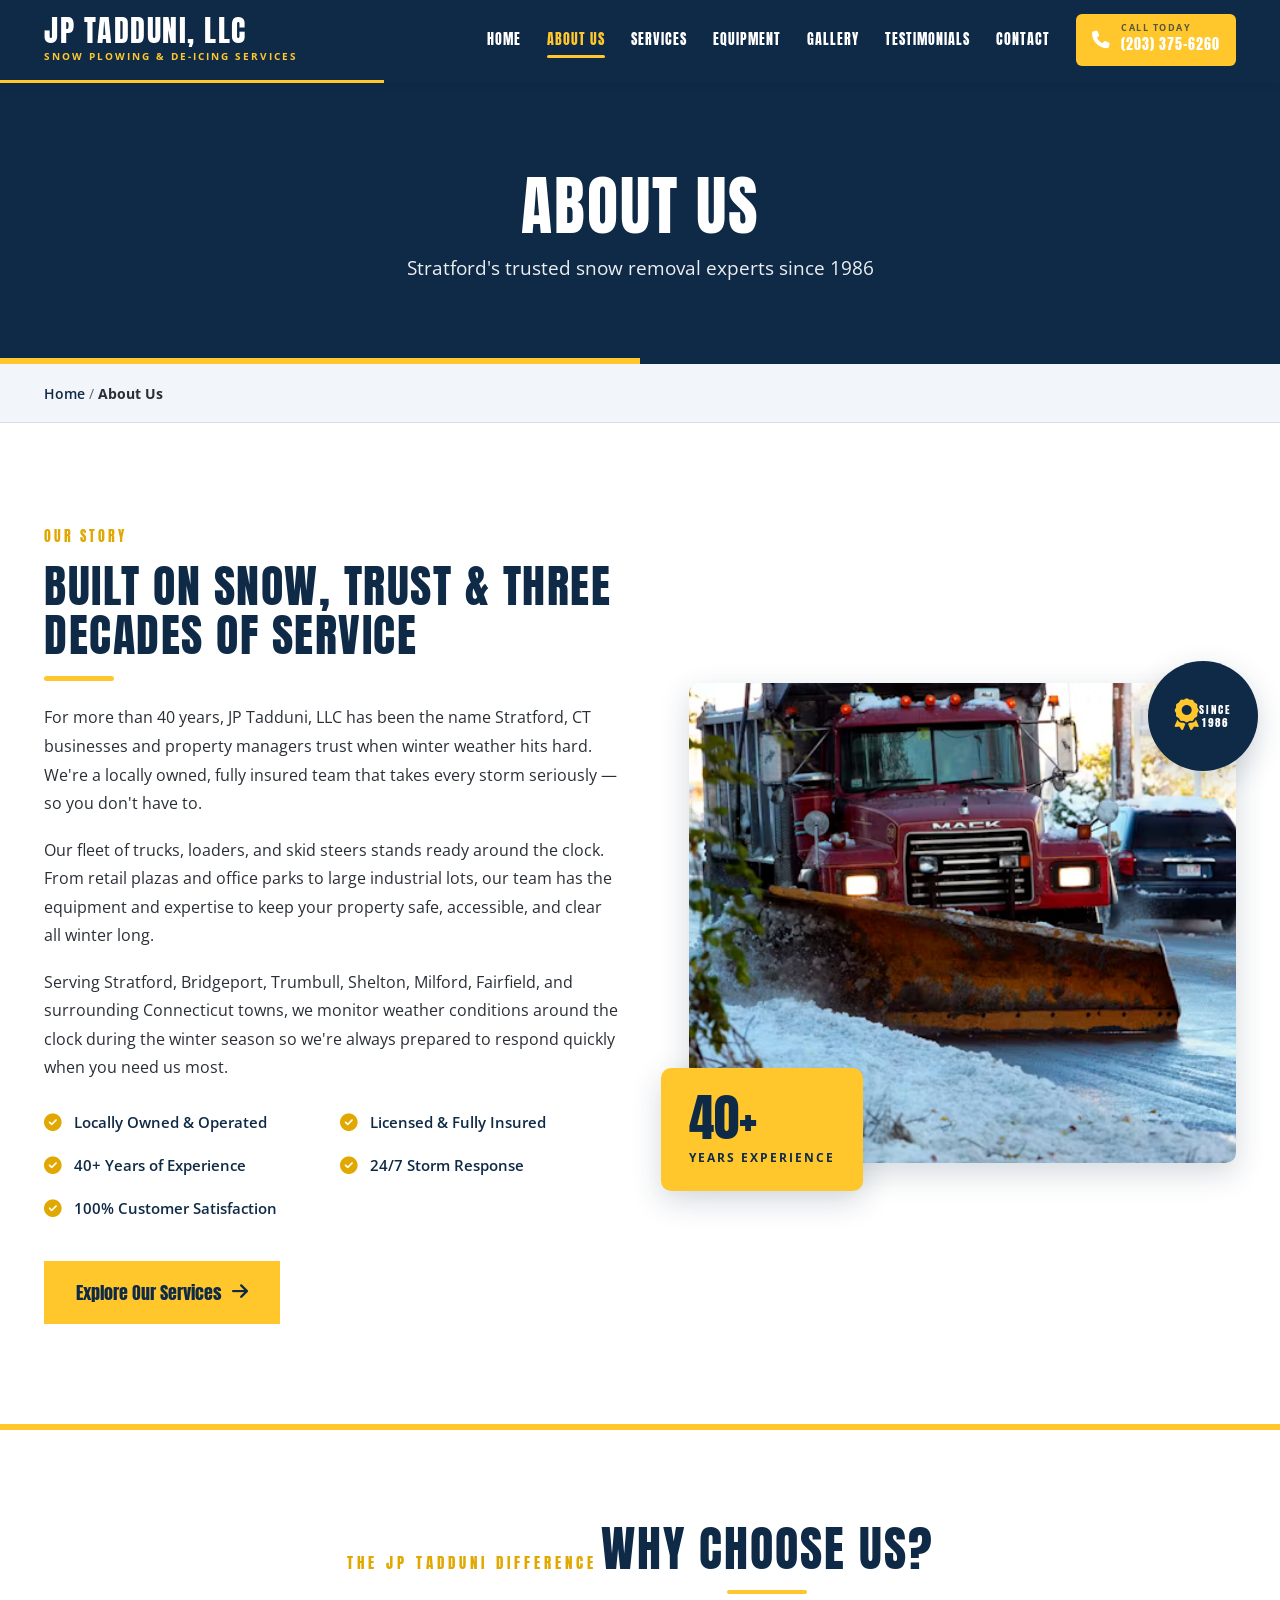
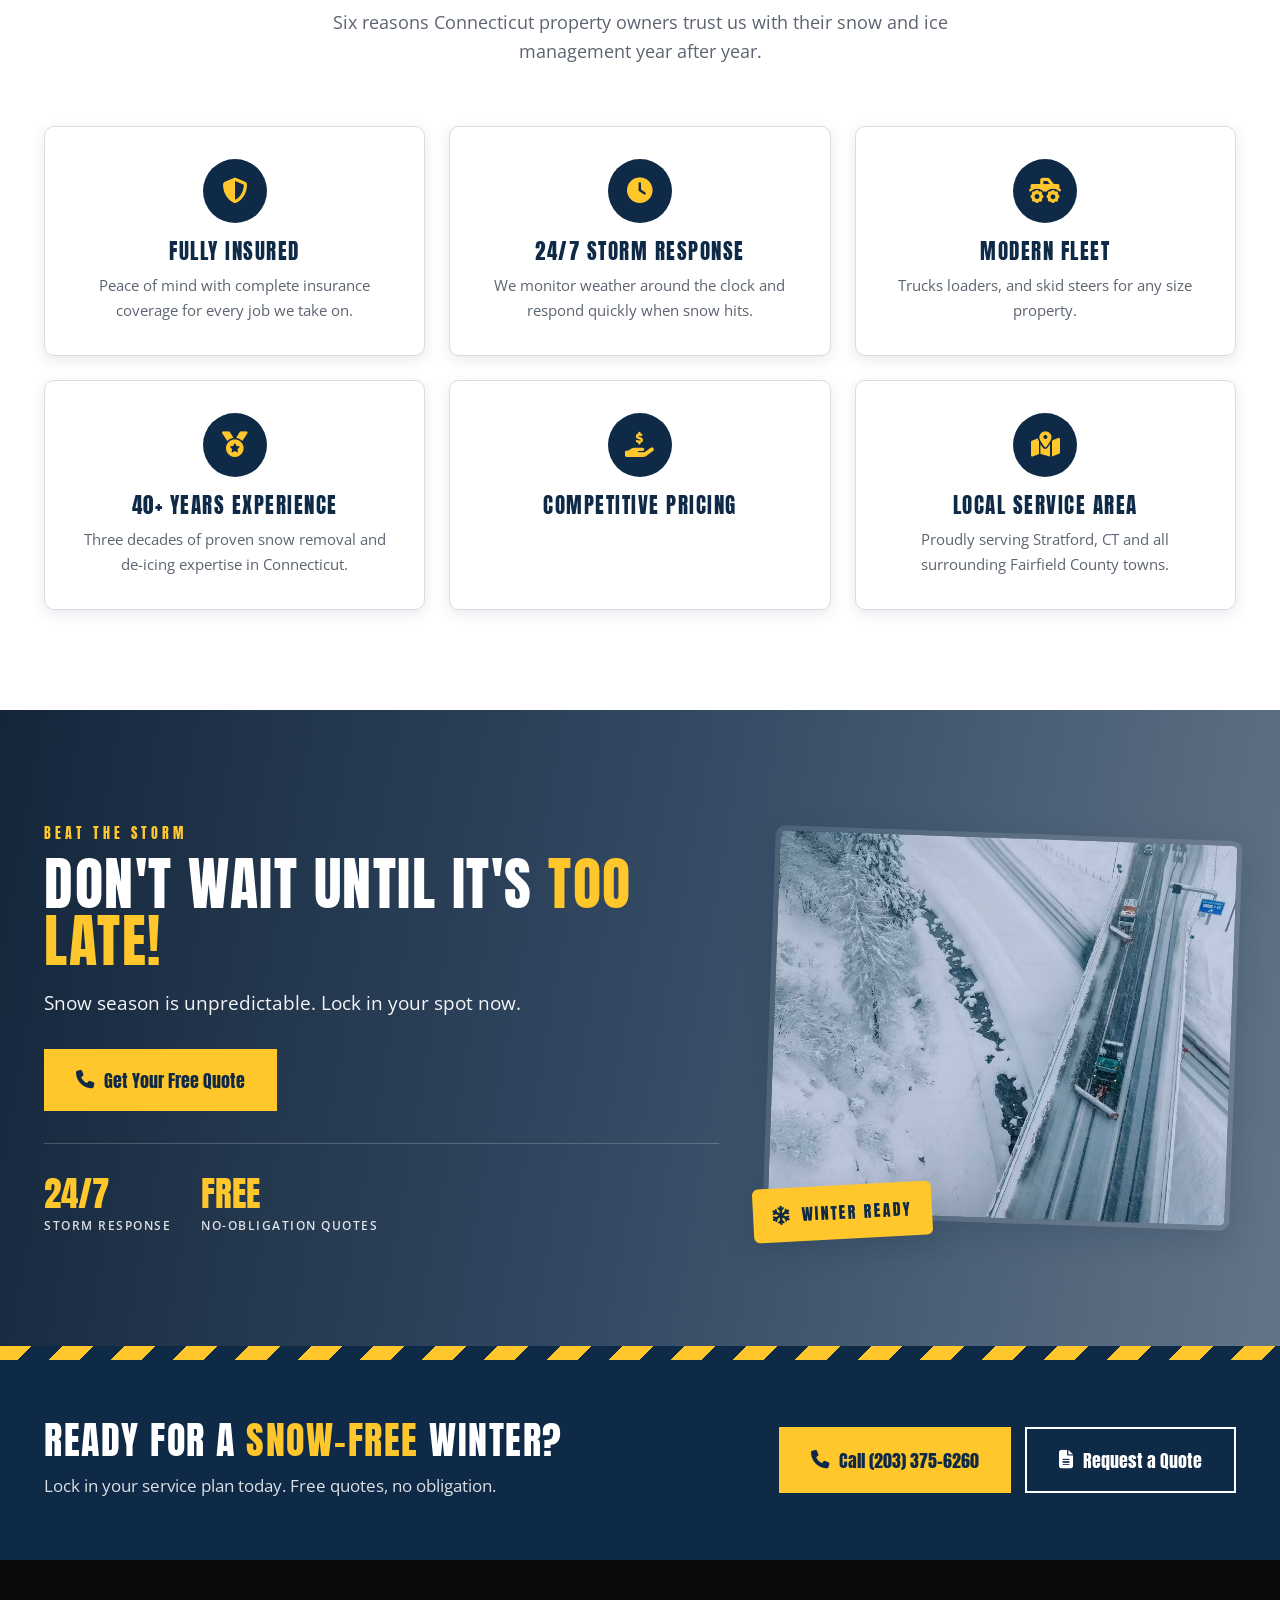
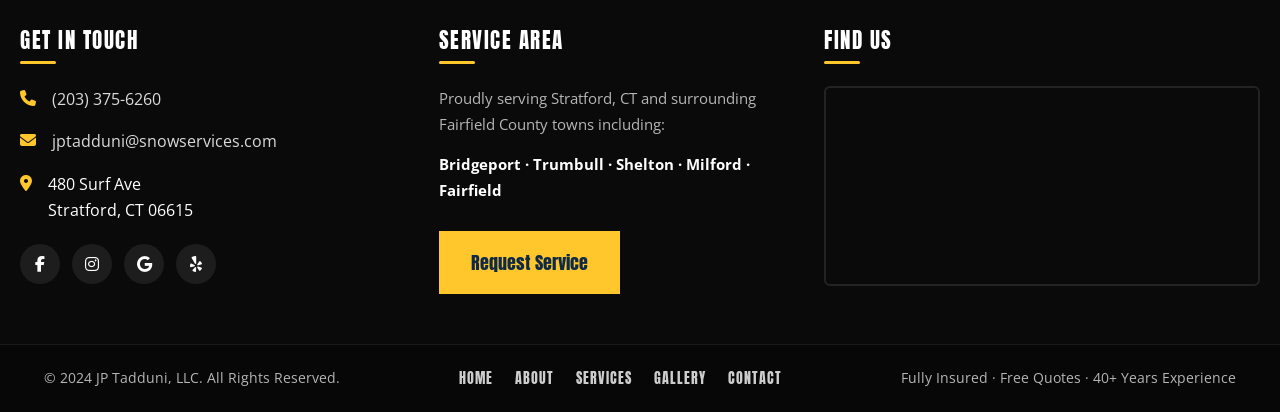
==== commit ceea882b: "9/22/2026" ====
--- a/about.html
+++ b/about.html
@@ -66,7 +66,7 @@
   <section class="page-header">
     <div class="container">
       <h1>About Us</h1>
-      <p>Stratford's trusted snow removal experts since 1994</p>
+      <p>Stratford's trusted snow removal experts since 1986</p>
     </div>
   </section>
 
@@ -83,7 +83,7 @@
       <div class="about-content">
         <span class="eyebrow">Our Story</span>
         <h2>BUILT ON SNOW, TRUST &amp; THREE DECADES OF SERVICE</h2>
-        <p>For more than 30 years, JP Tadduni, LLC has been the name Stratford, CT businesses and property managers trust when winter weather hits hard. We're a locally owned, fully insured team that takes every storm seriously — so you don't have to.</p>
+        <p>For more than 40 years, JP Tadduni, LLC has been the name Stratford, CT businesses and property managers trust when winter weather hits hard. We're a locally owned, fully insured team that takes every storm seriously — so you don't have to.</p>
         <p>Our fleet of trucks, loaders, and skid steers stands ready around the clock. From retail plazas and office parks to large industrial lots, our team has the equipment and expertise to keep your property safe, accessible, and clear all winter long.</p>
         <p>Serving Stratford, Bridgeport, Trumbull, Shelton, Milford, Fairfield, and surrounding Connecticut towns, we monitor weather conditions around the clock during the winter season so we're always prepared to respond quickly when you need us most.</p>
         <div class="about-features">
@@ -99,7 +99,7 @@
       <div class="about-image">
         <div class="about-image-accent">
           <i class="fas fa-award"></i>
-          <span>Since<br>1994</span>
+          <span>Since<br>1986</span>
         </div>
         <div class="about-image-main">
           <img src="assets/images/about%20us%20image.png" alt="JP Tadduni team clearing snow in Connecticut" />
@@ -145,7 +145,7 @@
         <div class="value-card">
           <div class="icon-wrap"><i class="fas fa-hand-holding-usd"></i></div>
           <h3>Competitive Pricing</h3>
-          <p>We'll beat any written quote by 5% — quality service at a fair price.</p>
+          
         </div>
         <div class="value-card">
           <div class="icon-wrap"><i class="fas fa-map-marked-alt"></i></div>
@@ -173,10 +173,6 @@
             <span class="lbl">Storm Response</span>
           </div>
           <div class="cta-stat">
-            <div class="num">5%</div>
-            <span class="lbl">Quote Match Guarantee</span>
-          </div>
-          <div class="cta-stat">
             <div class="num">FREE</div>
             <span class="lbl">No-Obligation Quotes</span>
           </div>
@@ -200,7 +196,7 @@
       <div class="container footer-cta-inner">
         <div>
           <h3>READY FOR A <span class="accent">SNOW-FREE</span> WINTER?</h3>
-          <p>Lock in your service plan today. Free quotes, no obligation, and we'll beat any written estimate by 5%.</p>
+          <p>Lock in your service plan today. Free quotes, no obligation.</p>
         </div>
         <div class="footer-cta-actions">
           <a href="tel:2033756260" class="btn btn-primary"><i class="fas fa-phone"></i> Call (203) 375-6260</a>
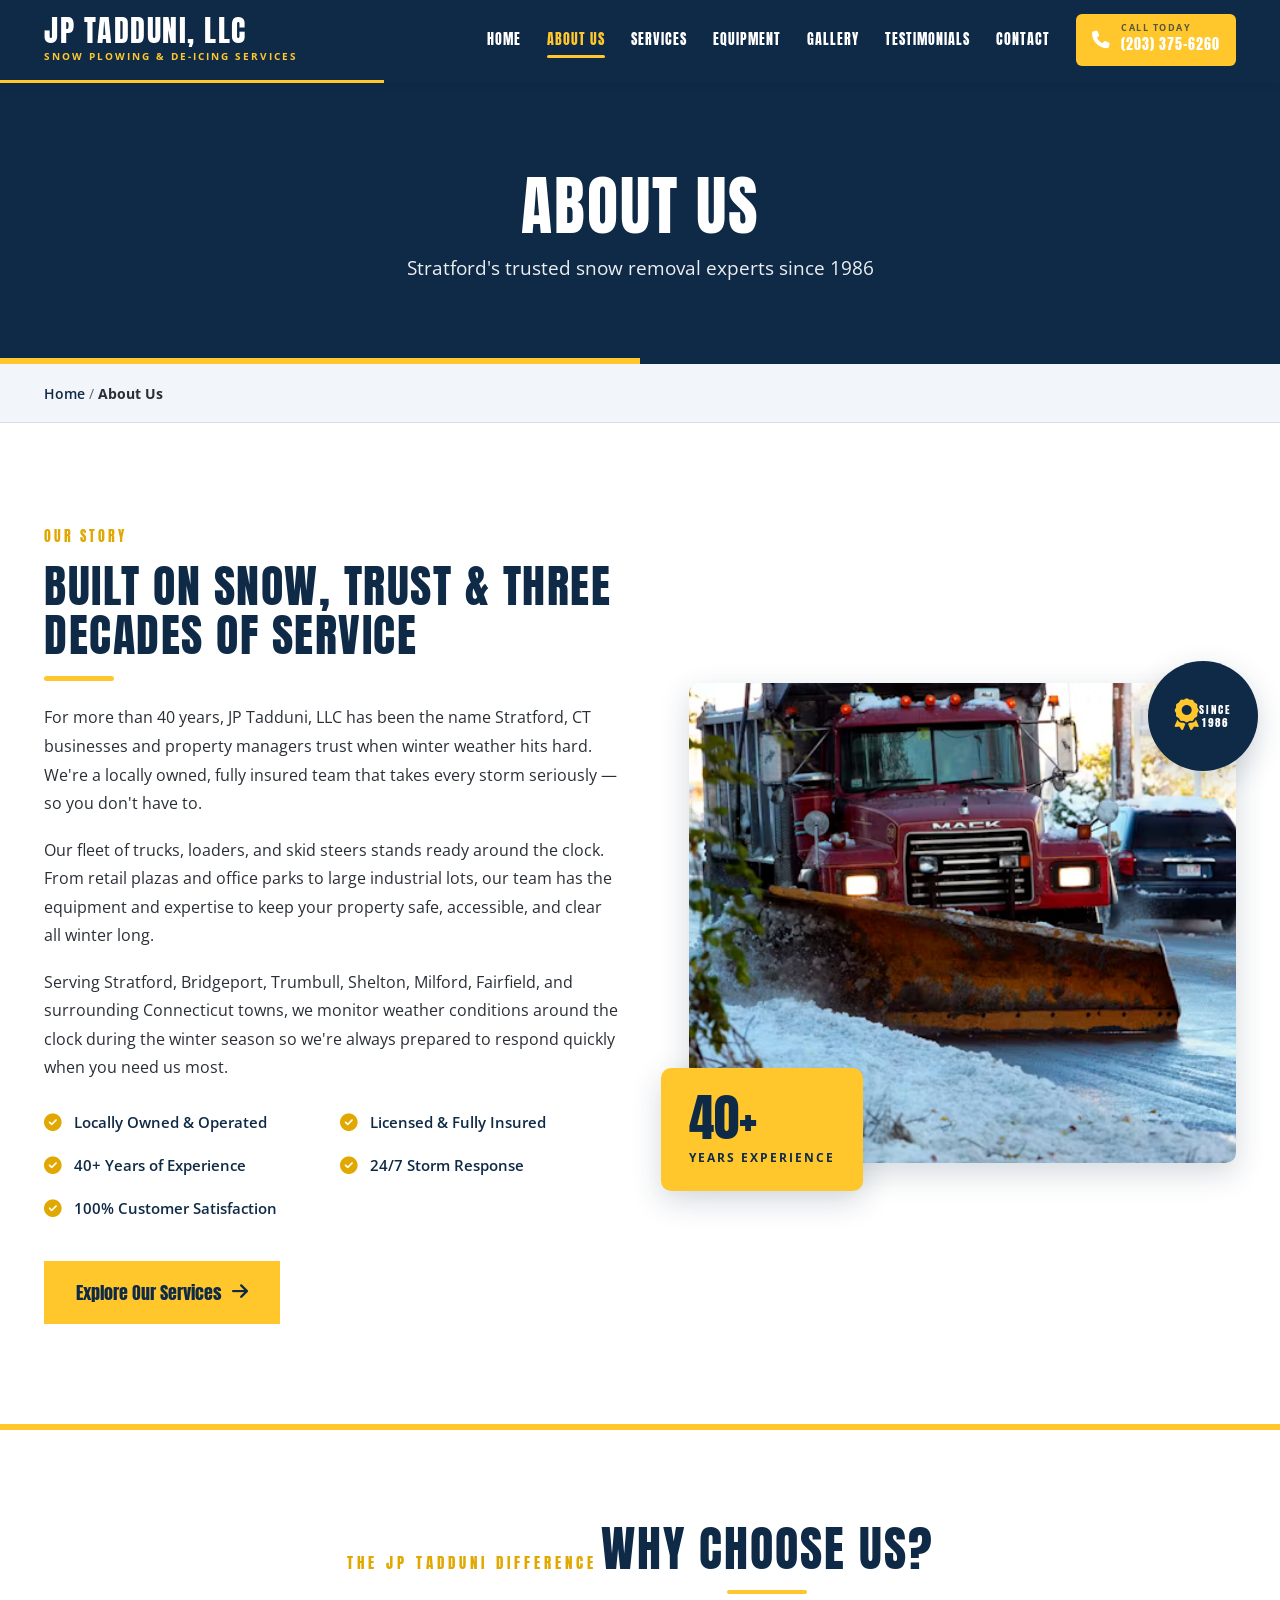
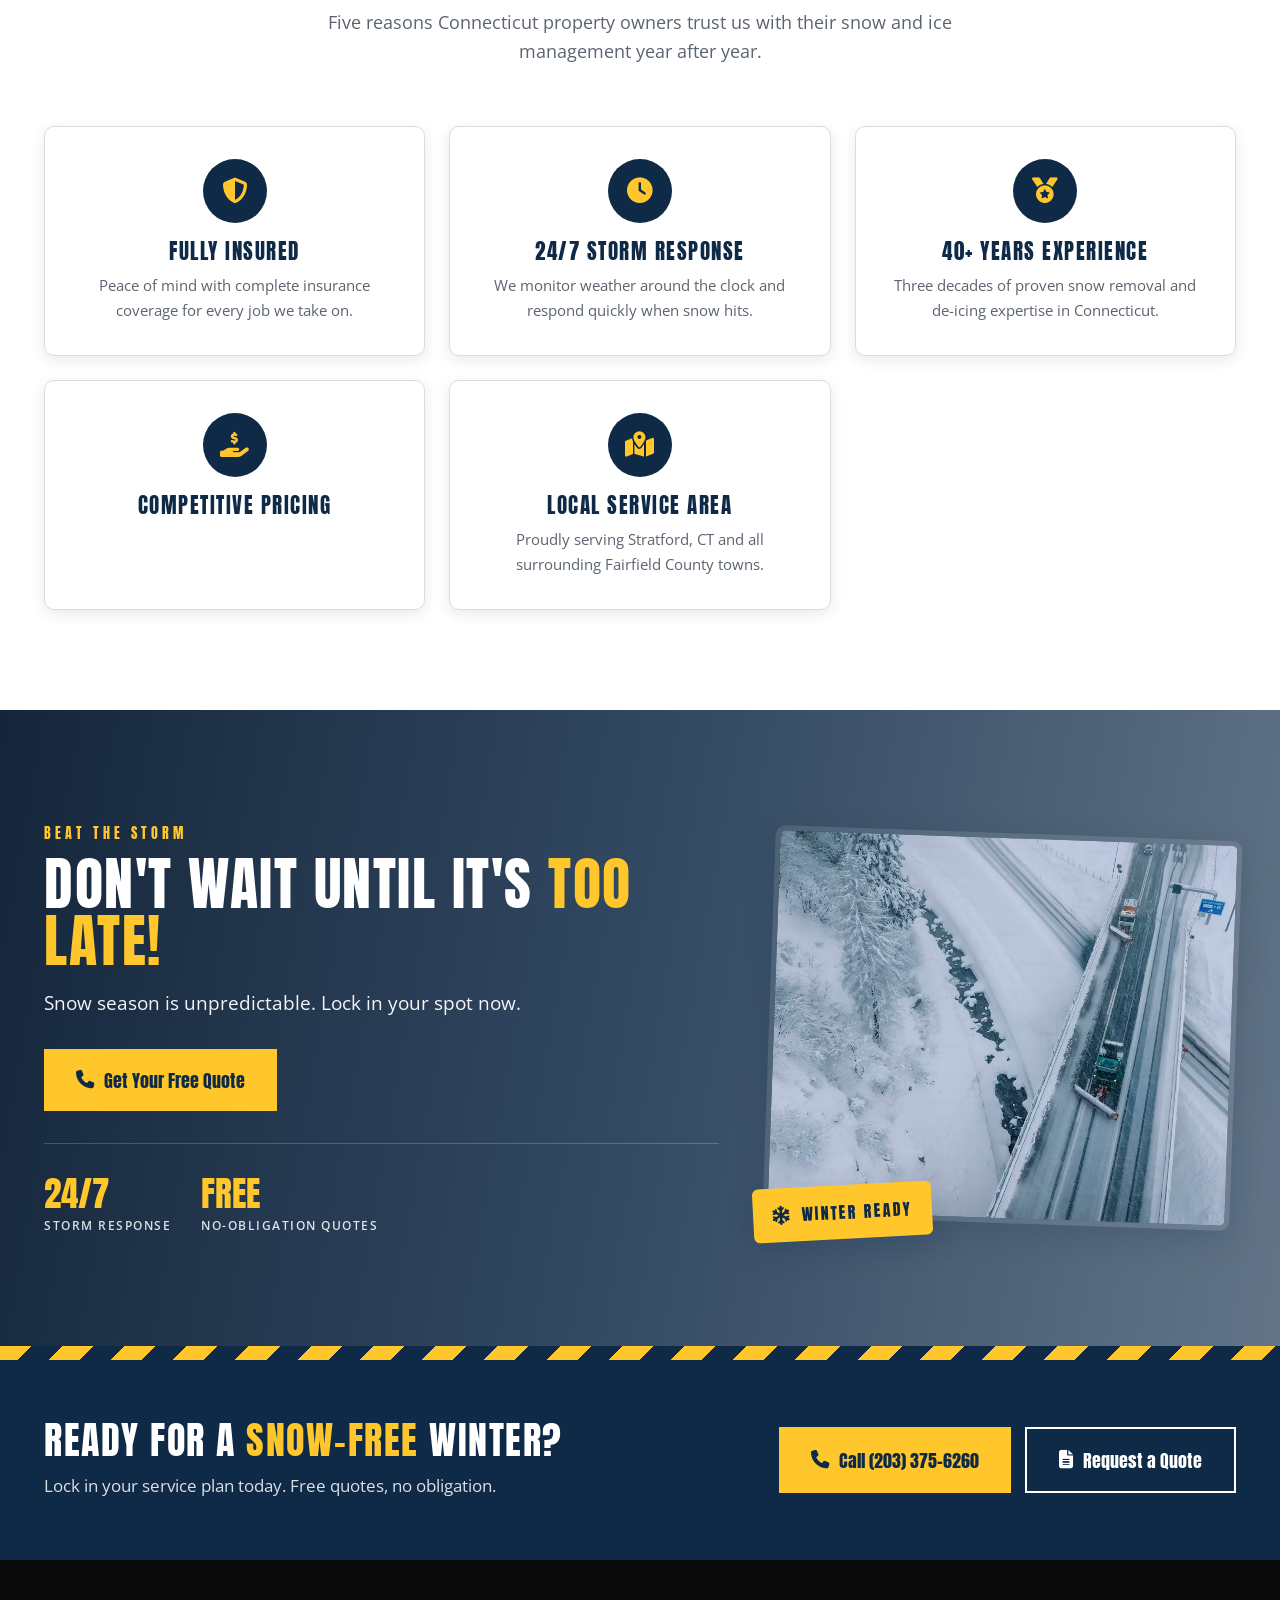
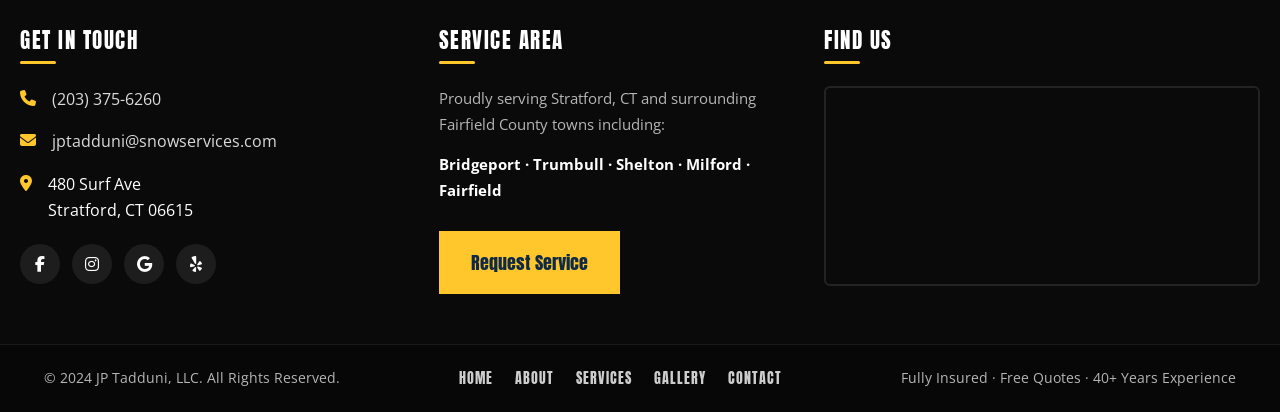
==== commit f0ac24a6: "new changes" ====
--- a/about.html
+++ b/about.html
@@ -118,7 +118,7 @@
       <div class="section-header">
         <span class="eyebrow">The JP Tadduni Difference</span>
         <h2>Why Choose Us?</h2>
-        <p>Six reasons Connecticut property owners trust us with their snow and ice management year after year.</p>
+        <p>Five reasons Connecticut property owners trust us with their snow and ice management year after year.</p>
       </div>
 
       <div class="values-grid">
@@ -131,11 +131,6 @@
           <div class="icon-wrap"><i class="fas fa-clock"></i></div>
           <h3>24/7 Storm Response</h3>
           <p>We monitor weather around the clock and respond quickly when snow hits.</p>
-        </div>
-        <div class="value-card">
-          <div class="icon-wrap"><i class="fas fa-truck-monster"></i></div>
-          <h3>Modern Fleet</h3>
-          <p>Trucks loaders, and skid steers for any size property.</p>
         </div>
         <div class="value-card">
           <div class="icon-wrap"><i class="fas fa-medal"></i></div>
